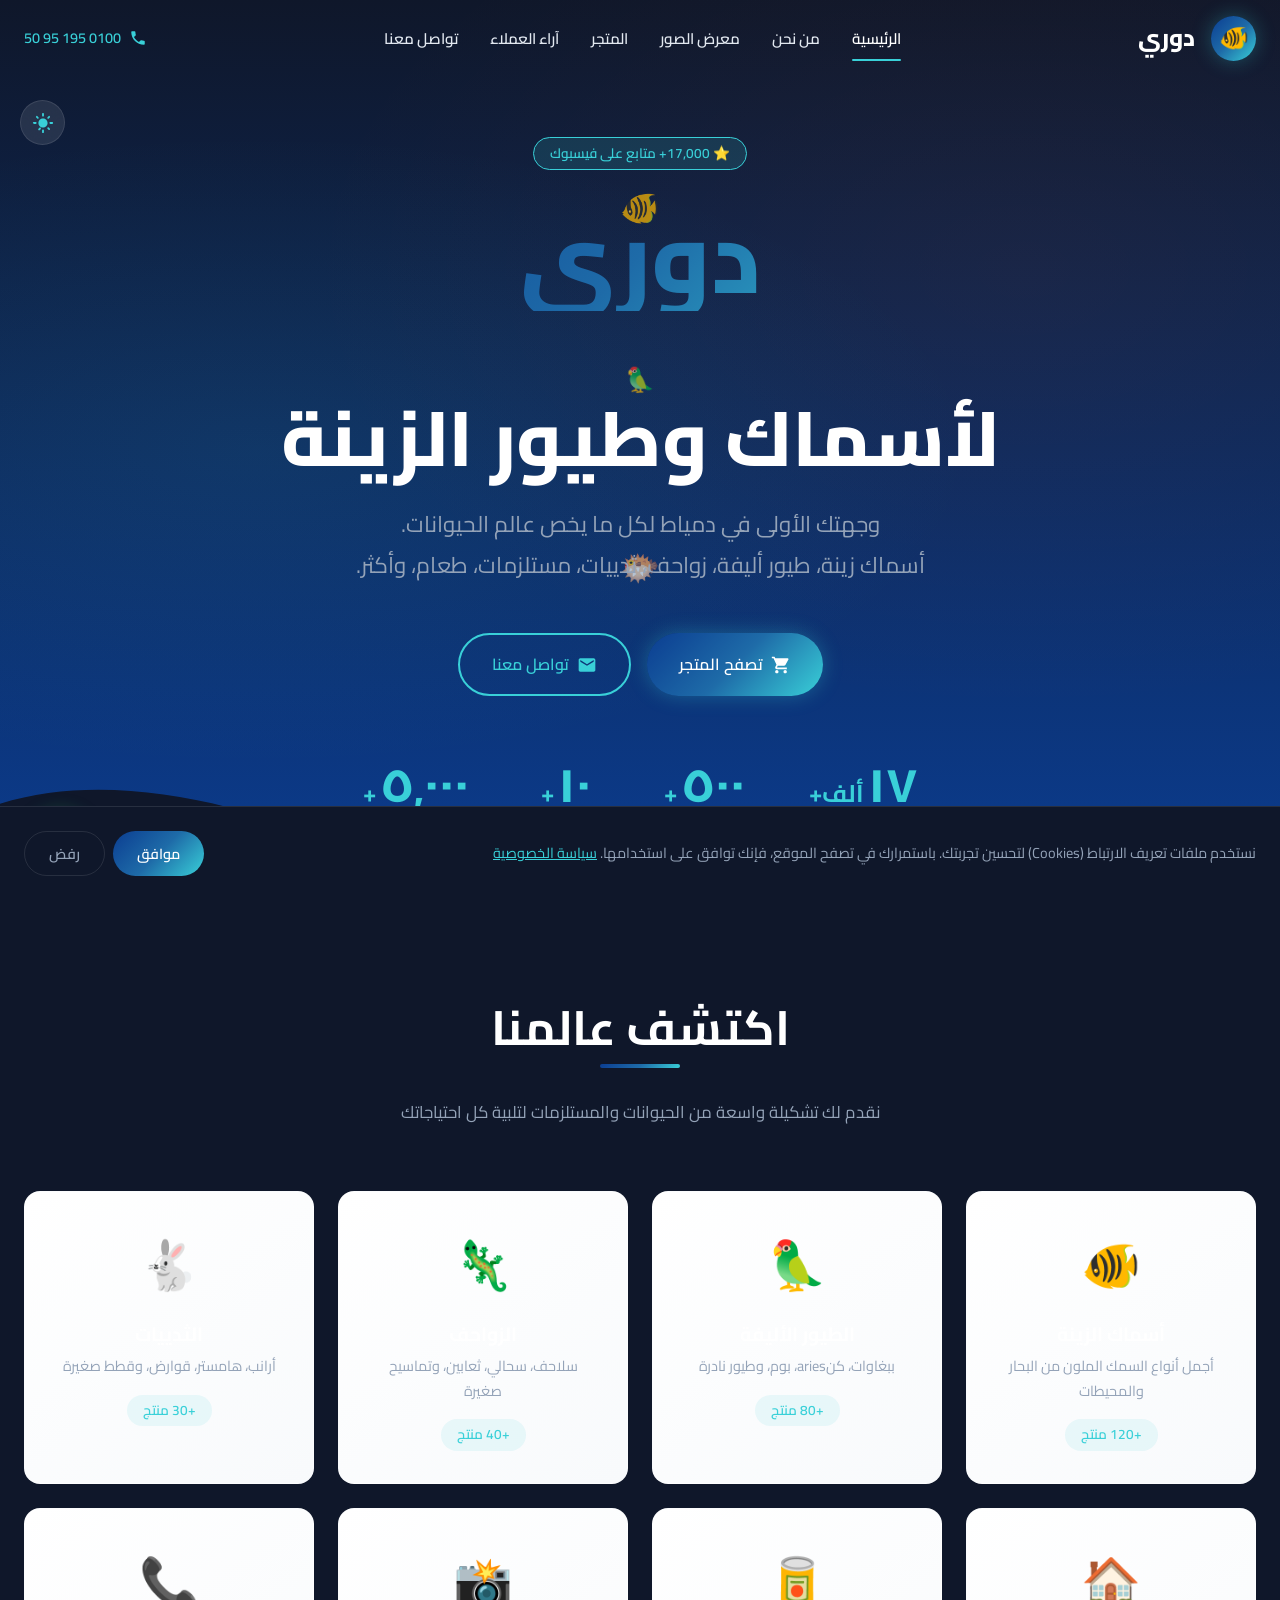
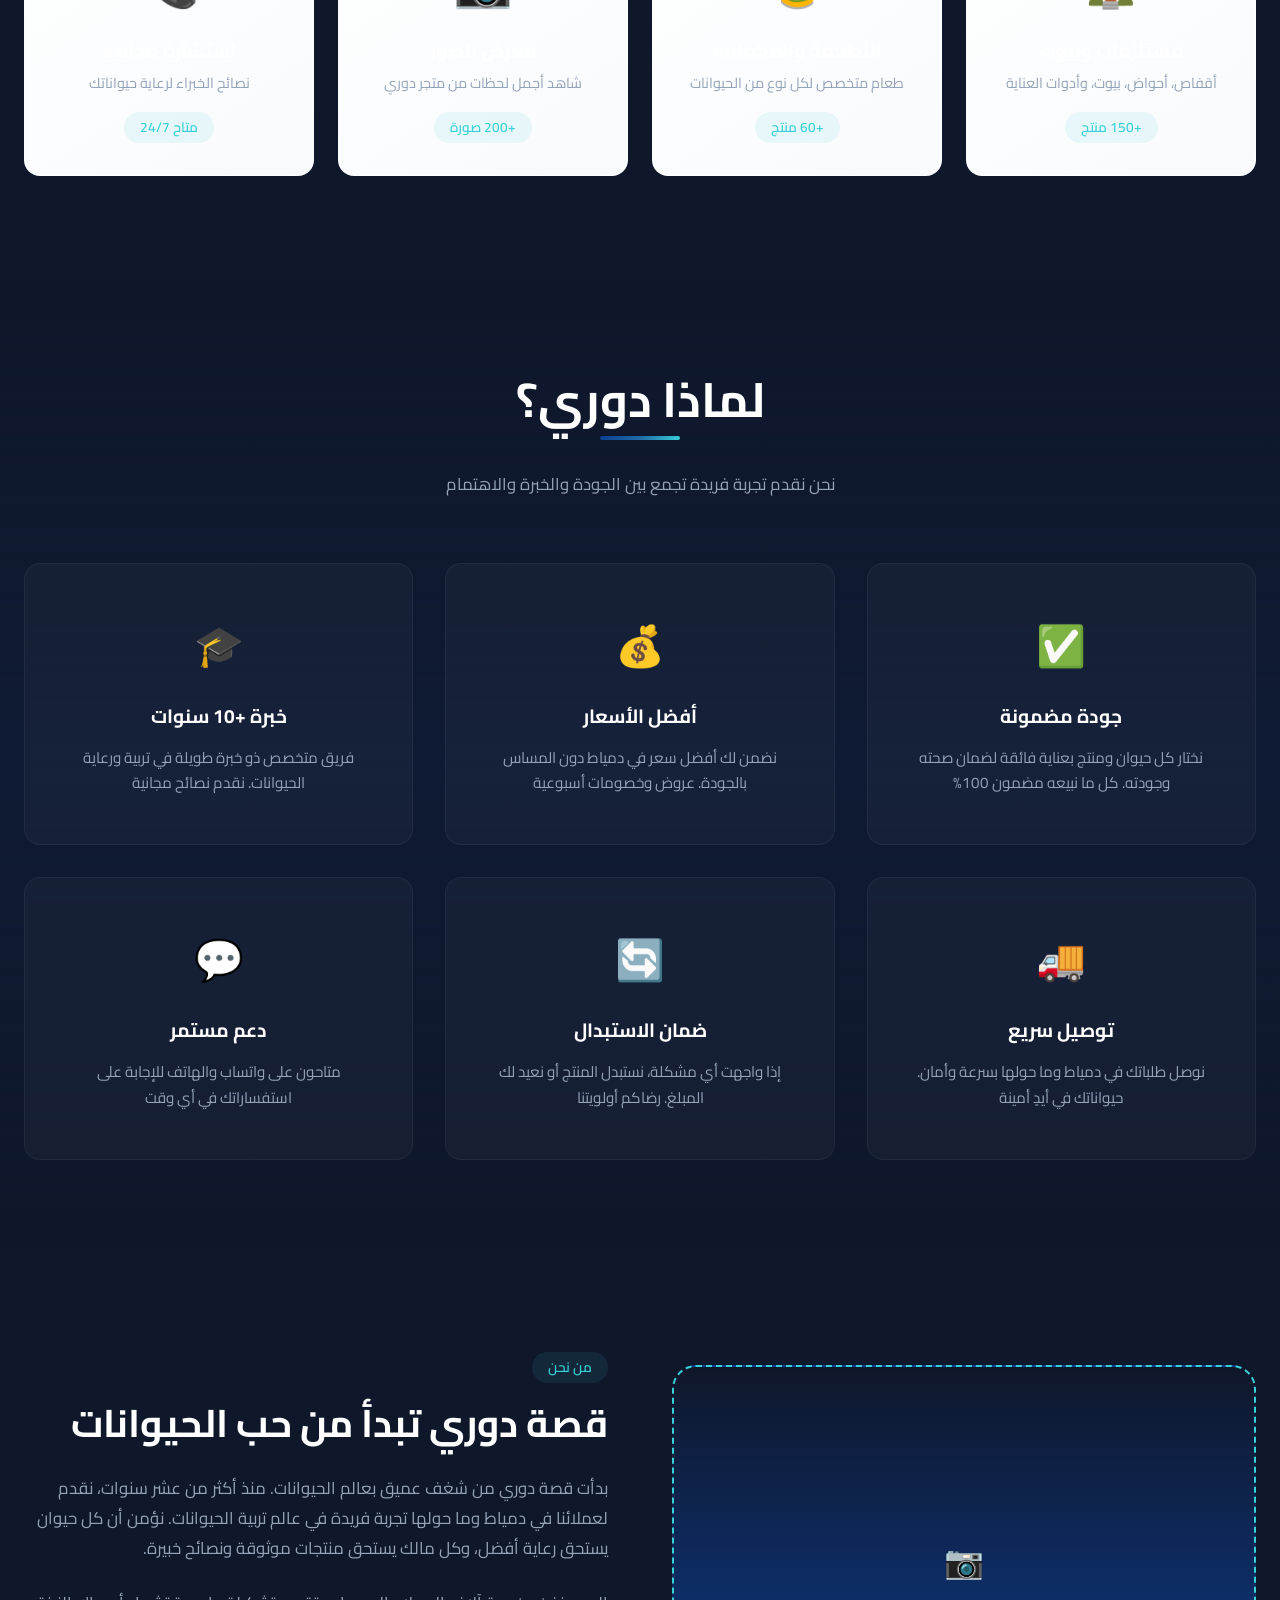
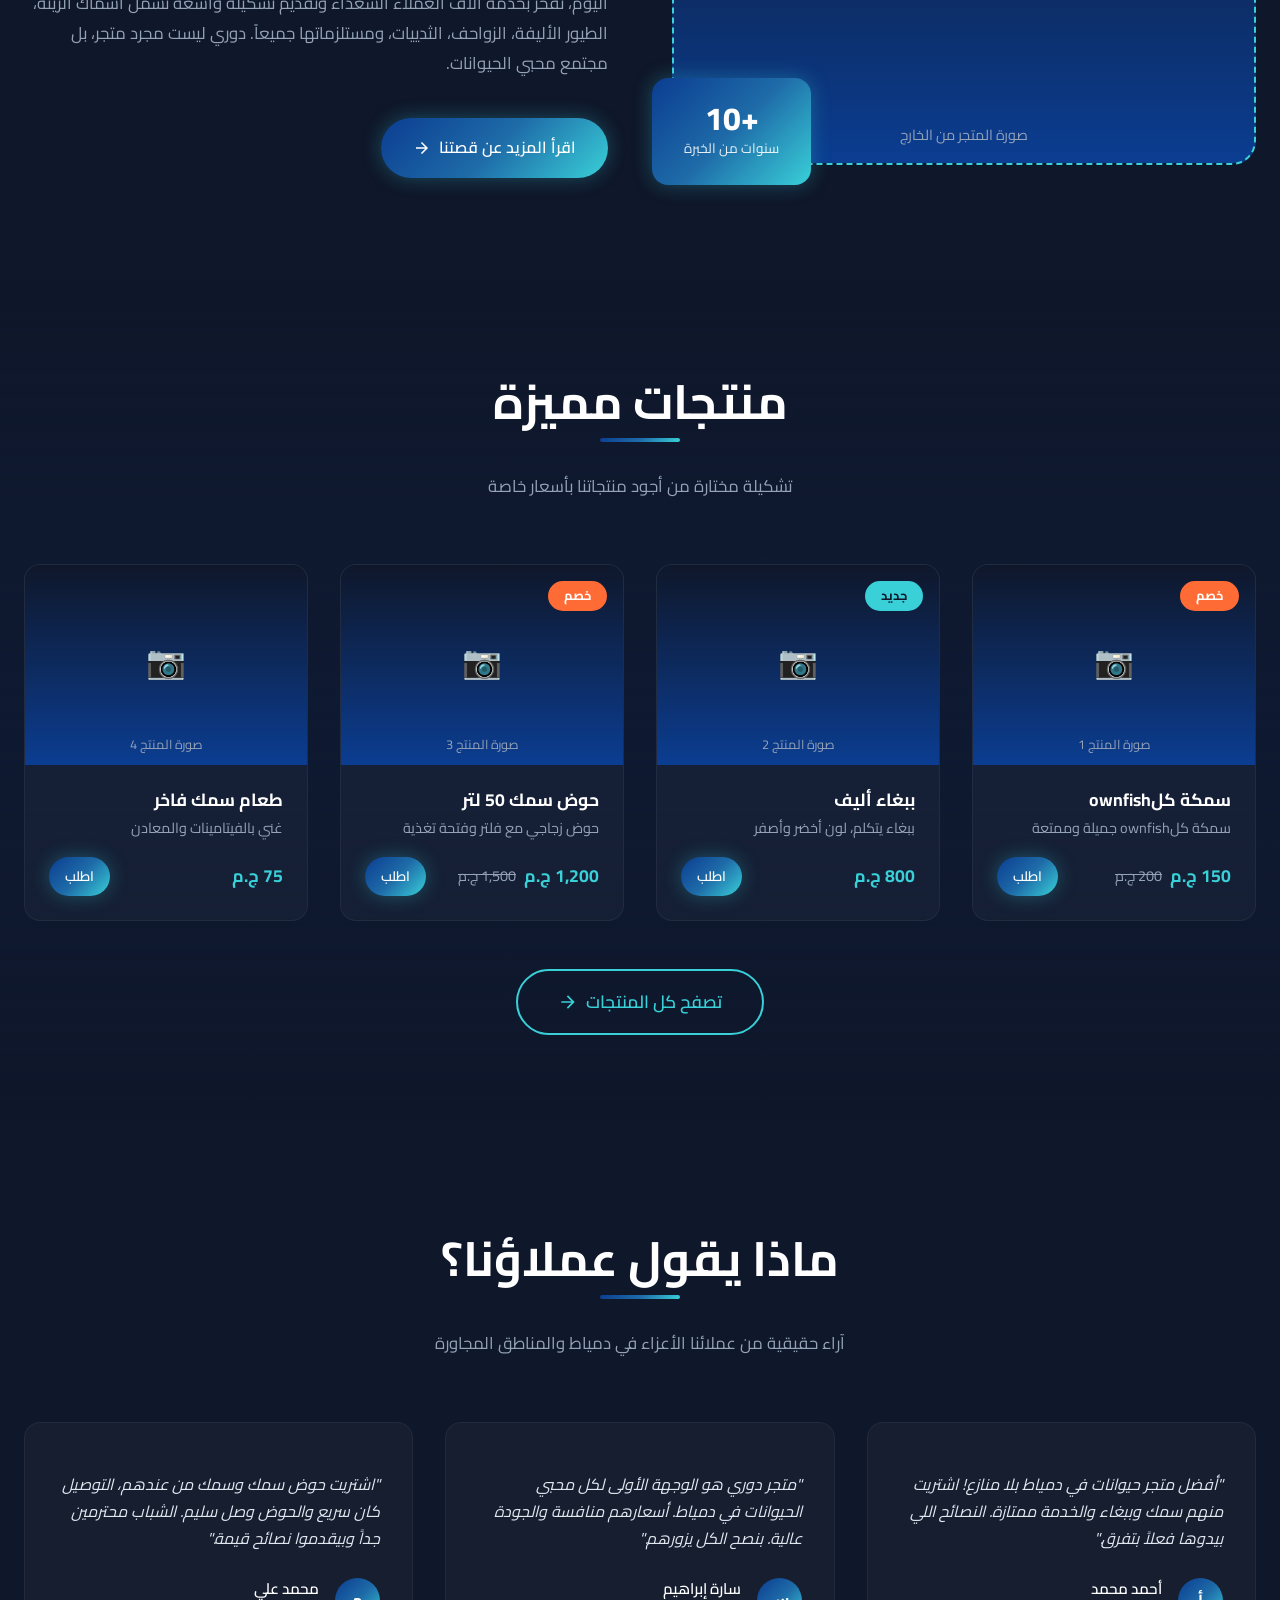
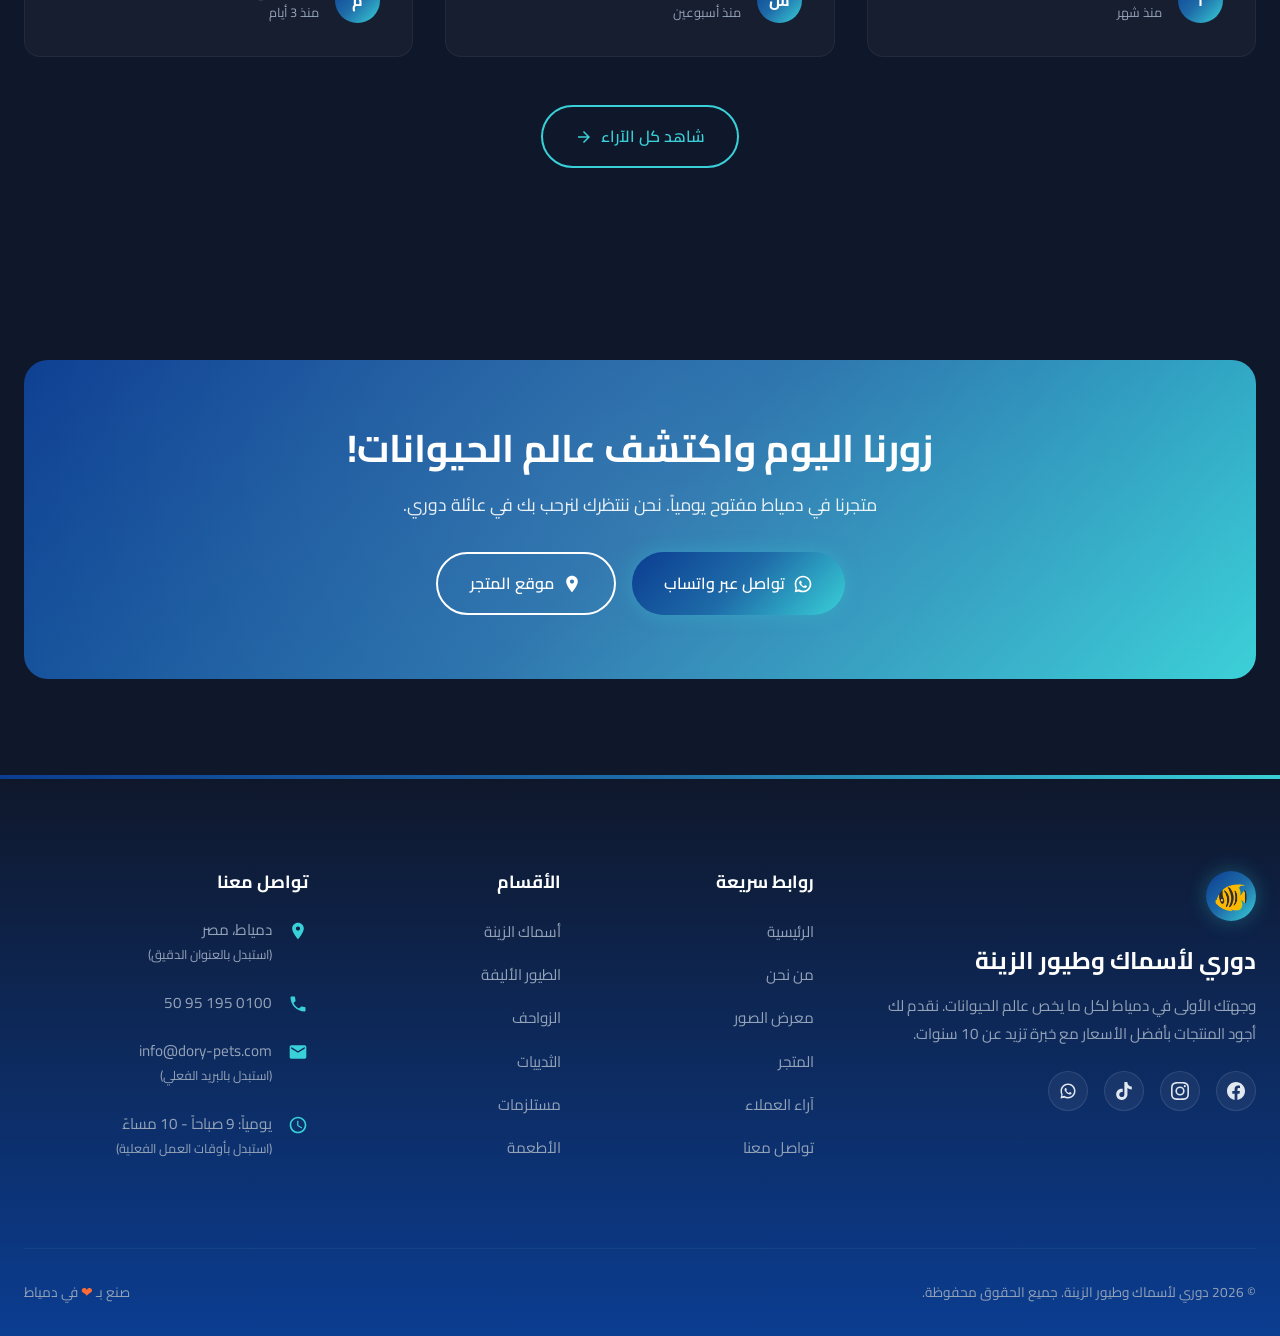
==== index.html @ 13c96e22 "Launch" ====
<!DOCTYPE html>
<html lang="ar" dir="rtl">
<head>
  <meta charset="UTF-8">
  <meta name="viewport" content="width=device-width, initial-scale=1.0">
  <title>دوري لأسماك وطيور الزينة | متجر الحيوانات الأفضل في دمياط</title>
  <meta name="description" content="دوري - متجر متخصص في أسماك الزينة، الطيور، الزواحف، الثدييات، ومستلزمات الحيوانات في دمياط. أجود المنتجات بأفضل الأسعار.">
  
  <meta property="og:title" content="دوري لأسماك وطيور الزينة | متجر الحيوانات الأفضل في دمياط">
  <meta property="og:description" content="وجهتك الأولى في دمياط لكل ما يخص عالم الحيوانات. أسماك زينة، طيور، زواحف، ثدييات، ومستلزمات.">
  <meta property="og:url" content="https://dory-pets.com/">
  <meta property="og:type" content="website">
  <meta property="og:locale" content="ar_AR">
  <meta property="og:image" content="https://dory-pets.com/assets/images/og-image.jpg">
  <meta property="og:image:width" content="1200">
  <meta property="og:image:height" content="630">
  <meta name="twitter:card" content="summary_large_image">
  <meta name="twitter:title" content="دوري لأسماك وطيور الزينة | متجر الحيوانات الأفضل في دمياط">
  <meta name="twitter:description" content="وجهتك الأولى في دمياط لكل ما يخص عالم الحيوانات. أسماك زينة، طيور، زواحف، ثدييات، ومستلزمات.">
  <meta name="twitter:image" content="https://dory-pets.com/assets/images/og-image.jpg">
  <link rel="canonical" href="https://dory-pets.com/">
  <meta name="keywords" content="أسماك زينة, طيور, حيوانات, دمياط, دوري, متجر حيوانات, ببغاء, سمك, زواحف">
  
  <!-- Open Graph -->
  <meta property="og:title" content="دوري لأسماك وطيور الزينة">
  <meta property="og:description" content="أفضل متجر حيوانات في دمياط - أسماك، طيور، زواحف، ثدييات، ومستلزمات">
  <meta property="og:type" content="website">
  
  <!-- Fonts -->
  <link rel="preconnect" href="https://fonts.googleapis.com">
  <link rel="preconnect" href="https://fonts.gstatic.com" crossorigin>
  <link href="https://fonts.googleapis.com/css2?family=Cairo:wght@400;600;700;800&family=Inter:wght@400;500;600;700&display=swap" rel="stylesheet">
  
  <!-- Styles -->
  <link rel="stylesheet" href="css/base.css">
  <link rel="stylesheet" href="css/layout.css">
  <link rel="stylesheet" href="css/animations.css">
  <link rel="stylesheet" href="css/extras.css">
  <link rel="stylesheet" href="css/pages/home.css">
  
  <!-- Favicon placeholder -->
  <link rel="icon" type="image/svg+xml" href="data:image/svg+xml,<svg xmlns='http://www.w3.org/2000/svg' viewBox='0 0 100 100'><text y='.9em' font-size='90'>🐠</text></svg>">

  <script type="application/ld+json">
  {
    "@context": "https://schema.org",
    "@type": "PetStore",
    "name": "دوري لأسماك وطيور الزينة",
    "description": "متجر متخصص في أسماك الزينة، الطيور، الزواحف، الثدييات، ومستلزمات الحيوانات في دمياط",
    "url": "https://dory-pets.com",
    "telephone": "+201001959950",
    "address": {
      "@type": "PostalAddress",
      "addressLocality": "دمياط",
      "addressCountry": "EG"
    },
    "geo": {
      "@type": "GeoCoordinates",
      "latitude": "31.4175",
      "longitude": "31.8144"
    },
    "openingHours": "Mo-Su 09:00-22:00",
    "priceRange": "$$",
    "image": "https://dory-pets.com/assets/images/store.jpg",
    "sameAs": [
      "https://www.facebook.com/dory.pets",
      "https://www.instagram.com/dory.pets",
      "https://www.tiktok.com/@dory.pets"
    ]
  }
  </script>
</head>
<body>

  <!-- Floating Particles Background -->
  <div class="particles-container"></div>

  <!-- ==================== NAVIGATION ==================== -->
  <nav class="navbar">
    <div class="container">
      <a href="index.html" class="nav-logo">
        <div class="logo-icon">🐠</div>
        <span>دوري</span>
      </a>
      
      <ul class="nav-links">
        <li><a href="index.html" class="active">الرئيسية</a></li>
        <li><a href="about.html">من نحن</a></li>
        <li><a href="gallery.html">معرض الصور</a></li>
        <li><a href="marketplace.html">المتجر</a></li>
        <li><a href="reviews.html">آراء العملاء</a></li>
        <li><a href="contact.html">تواصل معنا</a></li>
      </ul>
      
      <div class="nav-cta">
        <a href="tel:01001959950" class="phone-btn">
          <svg viewBox="0 0 24 24" fill="currentColor"><path d="M6.62 10.79c1.44 2.83 3.76 5.14 6.59 6.59l2.2-2.2c.27-.27.67-.36 1.02-.24 1.12.37 2.33.57 3.57.57.55 0 1 .45 1 1V20c0 .55-.45 1-1 1-9.39 0-17-7.61-17-17 0-.55.45-1 1-1h3.5c.55 0 1 .45 1 1 0 1.25.2 2.45.57 3.57.11.35.03.74-.25 1.02l-2.2 2.2z"/></svg>
          <span>0100 195 95 50</span>
        </a>
      </div>
      
      <button class="menu-toggle" aria-label="Toggle menu">
        <span></span>
        <span></span>
        <span></span>
      </button>
    </div>
  </nav>

  <!-- ==================== HERO SECTION ==================== -->
  <section class="hero">
    <div class="bubbles-container">
      <div class="bubble"></div><div class="bubble"></div><div class="bubble"></div>
      <div class="bubble"></div><div class="bubble"></div><div class="bubble"></div>
      <div class="bubble"></div><div class="bubble"></div><div class="bubble"></div>
      <div class="bubble"></div>
    </div>
    
    <div class="swimming-fish fish-1">🐠</div>
    <div class="swimming-fish fish-2">🐡</div>
    <div class="swimming-fish fish-3">🦜</div>
    
    <div class="container">
      <div class="hero-content">
        <div class="hero-badge reveal">
          <span class="badge badge-cyan">⭐ 17,000+ متابع على فيسبوك</span>
        </div>
        
        <h1 class="hero-title reveal reveal-delay-1">
          <span class="gradient-text">دوري</span>
          <br>لأسماك وطيور الزينة
        </h1>
        
        <p class="hero-subtitle reveal reveal-delay-2">
          وجهتك الأولى في دمياط لكل ما يخص عالم الحيوانات.<br>
          أسماك زينة، طيور أليفة، زواحف، ثدييات، مستلزمات، طعام، وأكثر.
        </p>
        
        <div class="hero-buttons reveal reveal-delay-3">
          <a href="marketplace.html" class="btn btn-primary">
            <svg width="20" height="20" fill="currentColor" viewBox="0 0 24 24"><path d="M7 18c-1.1 0-1.99.9-1.99 2S5.9 22 7 22s2-.9 2-2-.9-2-2-2zM1 2v2h2l3.6 7.59-1.35 2.45c-.16.28-.25.61-.25.96 0 1.1.9 2 2 2h12v-2H7.42c-.14 0-.25-.11-.25-.25l.03-.12.9-1.63h7.45c.75 0 1.41-.41 1.75-1.03l3.58-6.49c.08-.14.12-.31.12-.48 0-.55-.45-1-1-1H5.21l-.94-2H1zm16 16c-1.1 0-1.99.9-1.99 2s.89 2 1.99 2 2-.9 2-2-.9-2-2-2z"/></svg>
            تصفح المتجر
          </a>
          <a href="contact.html" class="btn btn-secondary">
            <svg width="20" height="20" fill="currentColor" viewBox="0 0 24 24"><path d="M20 4H4c-1.1 0-1.99.9-1.99 2L2 18c0 1.1.9 2 2 2h16c1.1 0 2-.9 2-2V6c0-1.1-.9-2-2-2zm0 4l-8 5-8-5V6l8 5 8-5v2z"/></svg>
            تواصل معنا
          </a>
        </div>
        
        <div class="hero-stats reveal reveal-delay-4">
          <div class="stat-item">
            <span class="stat-number" data-count="17">0</span>
            <span class="stat-suffix">ألف+</span>
            <span class="stat-label">متابع</span>
          </div>
          <div class="stat-item">
            <span class="stat-number" data-count="500">0</span>
            <span class="stat-suffix">+</span>
            <span class="stat-label">منتج</span>
          </div>
          <div class="stat-item">
            <span class="stat-number" data-count="10">0</span>
            <span class="stat-suffix">+</span>
            <span class="stat-label">سنوات خبرة</span>
          </div>
          <div class="stat-item">
            <span class="stat-number" data-count="5000">0</span>
            <span class="stat-suffix">+</span>
            <span class="stat-label">عميل سعيد</span>
          </div>
        </div>
      </div>
    </div>
    
    <div class="wave-divider">
      <svg viewBox="0 0 1200 120" preserveAspectRatio="none">
        <path d="M321.39,56.44c58-10.79,114.16-30.13,172-41.86,82.39-16.72,168.19-17.73,250.45-.39C823.78,31,906.67,72,985.66,92.83c70.05,18.48,146.53,26.09,214.34,3V0H0V27.35A600.21,600.21,0,0,0,321.39,56.44Z" class="shape-fill"></path>
      </svg>
    </div>
  </section>

  <!-- ==================== CATEGORIES SECTION ==================== -->
  <section class="section categories-section">
    <div class="container">
      <div class="section-title reveal">
        <h2>اكتشف عالمنا</h2>
        <p>نقدم لك تشكيلة واسعة من الحيوانات والمستلزمات لتلبية كل احتياجاتك</p>
      </div>
      
      <div class="categories-grid grid grid-4">
        <a href="marketplace.html?cat=fish" class="category-card reveal reveal-delay-1">
          <div class="category-icon">🐠</div>
          <h3>أسماك الزينة</h3>
          <p>أجمل أنواع السمك الملون من البحار والمحيطات</p>
          <span class="category-count">+120 منتج</span>
        </a>
        
        <a href="marketplace.html?cat=birds" class="category-card reveal reveal-delay-2">
          <div class="category-icon">🦜</div>
          <h3>الطيور الأليفة</h3>
          <p>ببغاوات، كنaries، بوم، وطيور نادرة</p>
          <span class="category-count">+80 منتج</span>
        </a>
        
        <a href="marketplace.html?cat=reptiles" class="category-card reveal reveal-delay-3">
          <div class="category-icon">🦎</div>
          <h3>الزواحف</h3>
          <p>سلاحف، سحالي، ثعابين، وتماسيح صغيرة</p>
          <span class="category-count">+40 منتج</span>
        </a>
        
        <a href="marketplace.html?cat=mammals" class="category-card reveal reveal-delay-4">
          <div class="category-icon">🐇</div>
          <h3>الثدييات</h3>
          <p>أرانب، هامستر، قوارض، وقطط صغيرة</p>
          <span class="category-count">+30 منتج</span>
        </a>
        
        <a href="marketplace.html?cat=accessories" class="category-card reveal reveal-delay-1">
          <div class="category-icon">🏠</div>
          <h3>مستلزمات وبيوت</h3>
          <p>أقفاص، أحواض، بيوت، وأدوات العناية</p>
          <span class="category-count">+150 منتج</span>
        </a>
        
        <a href="marketplace.html?cat=food" class="category-card reveal reveal-delay-2">
          <div class="category-icon">🥫</div>
          <h3>الأطعمة والمكملات</h3>
          <p>طعام متخصص لكل نوع من الحيوانات</p>
          <span class="category-count">+60 منتج</span>
        </a>
        
        <a href="gallery.html" class="category-card reveal reveal-delay-3">
          <div class="category-icon">📸</div>
          <h3>معرض الصور</h3>
          <p>شاهد أجمل لحظات من متجر دوري</p>
          <span class="category-count">+200 صورة</span>
        </a>
        
        <a href="contact.html" class="category-card reveal reveal-delay-4">
          <div class="category-icon">📞</div>
          <h3>استشارة مجانية</h3>
          <p>نصائح الخبراء لرعاية حيواناتك</p>
          <span class="category-count">متاح 24/7</span>
        </a>
      </div>
    </div>
  </section>

  <!-- ==================== FEATURES SECTION ==================== -->
  <section class="section features-section">
    <div class="container">
      <div class="section-title reveal">
        <h2>لماذا دوري؟</h2>
        <p>نحن نقدم تجربة فريدة تجمع بين الجودة والخبرة والاهتمام</p>
      </div>
      
      <div class="features-grid grid grid-3">
        <div class="feature-card reveal reveal-delay-1">
          <div class="feature-icon">✅</div>
          <h3>جودة مضمونة</h3>
          <p>نختار كل حيوان ومنتج بعناية فائقة لضمان صحته وجودته. كل ما نبيعه مضمون 100%</p>
        </div>
        
        <div class="feature-card reveal reveal-delay-2">
          <div class="feature-icon">💰</div>
          <h3>أفضل الأسعار</h3>
          <p>نضمن لك أفضل سعر في دمياط دون المساس بالجودة. عروض وخصومات أسبوعية</p>
        </div>
        
        <div class="feature-card reveal reveal-delay-3">
          <div class="feature-icon">🎓</div>
          <h3>خبرة +10 سنوات</h3>
          <p>فريق متخصص ذو خبرة طويلة في تربية ورعاية الحيوانات. نقدم نصائح مجانية</p>
        </div>
        
        <div class="feature-card reveal reveal-delay-1">
          <div class="feature-icon">🚚</div>
          <h3>توصيل سريع</h3>
          <p>نوصل طلباتك في دمياط وما حولها بسرعة وأمان. حيواناتك في أيدٍ أمينة</p>
        </div>
        
        <div class="feature-card reveal reveal-delay-2">
          <div class="feature-icon">🔄</div>
          <h3>ضمان الاستبدال</h3>
          <p>إذا واجهت أي مشكلة، نستبدل المنتج أو نعيد لك المبلغ. رضاكم أولويتنا</p>
        </div>
        
        <div class="feature-card reveal reveal-delay-3">
          <div class="feature-icon">💬</div>
          <h3>دعم مستمر</h3>
          <p>متاحون على واتساب والهاتف للإجابة على استفساراتك في أي وقت</p>
        </div>
      </div>
    </div>
  </section>

  <!-- ==================== ABOUT PREVIEW ==================== -->
  <section class="section about-preview">
    <div class="container">
      <div class="about-grid grid grid-2">
        <div class="about-image reveal reveal-left">
          <div class="placeholder-img" style="min-height: 400px; border-radius: 24px;">
            <span style="position:absolute;bottom:15px;font-size:0.9rem;color:var(--mid-gray);">
              صورة المتجر من الخارج
            </span>
          </div>
          <div class="about-float-card">
            <span class="float-number">+10</span>
            <span class="float-text">سنوات من الخبرة</span>
          </div>
        </div>
        
        <div class="about-content reveal reveal-right">
          <span class="section-label">من نحن</span>
          <h2>قصة دوري تبدأ من حب الحيوانات</h2>
          <p>
            بدأت قصة دوري من شغف عميق بعالم الحيوانات. منذ أكثر من عشر سنوات، نقدم لعملائنا في دمياط 
            وما حولها تجربة فريدة في عالم تربية الحيوانات. نؤمن أن كل حيوان يستحق رعاية أفضل، 
            وكل مالك يستحق منتجات موثوقة ونصائح خبيرة.
          </p>
          <p>
            اليوم، نفخر بخدمة آلاف العملاء السعداء وتقديم تشكيلة واسعة تشمل أسماك الزينة، 
            الطيور الأليفة، الزواحف، الثدييات، ومستلزماتها جميعاً. دوري ليست مجرد متجر، 
            بل مجتمع محبي الحيوانات.
          </p>
          <a href="about.html" class="btn btn-primary">
            اقرأ المزيد عن قصتنا
            <svg width="18" height="18" fill="currentColor" viewBox="0 0 24 24"><path d="M12 4l-1.41 1.41L16.17 11H4v2h12.17l-5.58 5.59L12 20l8-8z"/></svg>
          </a>
        </div>
      </div>
    </div>
  </section>

  <!-- ==================== FEATURED PRODUCTS ==================== -->
  <section class="section products-preview">
    <div class="container">
      <div class="section-title reveal">
        <h2>منتجات مميزة</h2>
        <p>تشكيلة مختارة من أجود منتجاتنا بأسعار خاصة</p>
      </div>
      
      <div class="products-grid grid grid-4">
        <div class="product-card reveal reveal-delay-1">
          <div class="product-image">
            <div class="placeholder-img" style="min-height: 200px;">
              <span style="position:absolute;bottom:10px;font-size:0.8rem;color:var(--mid-gray);">صورة المنتج 1</span>
            </div>
            <span class="product-badge badge-sale">خصم</span>
          </div>
          <div class="product-info">
            <h3>سمكة كلownfish</h3>
            <p>سمكة كلownfish جميلة وممتعة</p>
            <div class="product-price-row">
              <div class="product-price">
                <span class="current">150 ج.م</span>
                <span class="old">200 ج.م</span>
              </div>
              <a href="https://wa.me/201001959950?text=أريد%20طلب%20سمكة%20كلownfish" class="btn btn-primary product-btn" target="_blank">اطلب</a>
            </div>
          </div>
        </div>
        
        <div class="product-card reveal reveal-delay-2">
          <div class="product-image">
            <div class="placeholder-img" style="min-height: 200px;">
              <span style="position:absolute;bottom:10px;font-size:0.8rem;color:var(--mid-gray);">صورة المنتج 2</span>
            </div>
            <span class="product-badge badge-new">جديد</span>
          </div>
          <div class="product-info">
            <h3>ببغاء أليف</h3>
            <p>ببغاء يتكلم، لون أخضر وأصفر</p>
            <div class="product-price-row">
              <div class="product-price">
                <span class="current">800 ج.م</span>
              </div>
              <a href="https://wa.me/201001959950?text=أريد%20طلب%20ببغاء%20أليف" class="btn btn-primary product-btn" target="_blank">اطلب</a>
            </div>
          </div>
        </div>
        
        <div class="product-card reveal reveal-delay-3">
          <div class="product-image">
            <div class="placeholder-img" style="min-height: 200px;">
              <span style="position:absolute;bottom:10px;font-size:0.8rem;color:var(--mid-gray);">صورة المنتج 3</span>
            </div>
            <span class="product-badge badge-sale">خصم</span>
          </div>
          <div class="product-info">
            <h3>حوض سمك 50 لتر</h3>
            <p>حوض زجاجي مع فلتر وفتحة تغذية</p>
            <div class="product-price-row">
              <div class="product-price">
                <span class="current">1,200 ج.م</span>
                <span class="old">1,500 ج.م</span>
              </div>
              <a href="https://wa.me/201001959950?text=أريد%20طلب%20حوض%20سمك%2050%20لتر" class="btn btn-primary product-btn" target="_blank">اطلب</a>
            </div>
          </div>
        </div>
        
        <div class="product-card reveal reveal-delay-4">
          <div class="product-image">
            <div class="placeholder-img" style="min-height: 200px;">
              <span style="position:absolute;bottom:10px;font-size:0.8rem;color:var(--mid-gray);">صورة المنتج 4</span>
            </div>
          </div>
          <div class="product-info">
            <h3>طعام سمك فاخر</h3>
            <p>غني بالفيتامينات والمعادن</p>
            <div class="product-price-row">
              <div class="product-price">
                <span class="current">75 ج.م</span>
              </div>
              <a href="https://wa.me/201001959950?text=أريد%20طلب%20طعام%20سمك%20فاخر" class="btn btn-primary product-btn" target="_blank">اطلب</a>
            </div>
          </div>
        </div>
      </div>
      
      <div class="text-center reveal" style="margin-top: 3rem;">
        <a href="marketplace.html" class="btn btn-secondary" style="font-size: 1.1rem; padding: 1rem 2.5rem;">
          تصفح كل المنتجات
          <svg width="20" height="20" fill="currentColor" viewBox="0 0 24 24"><path d="M12 4l-1.41 1.41L16.17 11H4v2h12.17l-5.58 5.59L12 20l8-8z"/></svg>
        </a>
      </div>
    </div>
  </section>

  <!-- ==================== REVIEWS PREVIEW ==================== -->
  <section class="section reviews-preview">
    <div class="container">
      <div class="section-title reveal">
        <h2>ماذا يقول عملاؤنا؟</h2>
        <p>آراء حقيقية من عملائنا الأعزاء في دمياط والمناطق المجاورة</p>
      </div>
      
      <div class="reviews-grid grid grid-3">
        <div class="review-card reveal reveal-delay-1">
          <div class="review-stars" data-rating="5"></div>
          <p class="review-text">"أفضل متجر حيوانات في دمياط بلا منازع! اشتريت منهم سمك وببغاء والخدمة ممتازة. النصائح اللي بيدوها فعلاً بتفرق."</p>
          <div class="review-author">
            <div class="author-avatar">أ</div>
            <div class="author-info">
              <span class="author-name">أحمد محمد</span>
              <span class="author-date">منذ شهر</span>
            </div>
          </div>
        </div>
        
        <div class="review-card reveal reveal-delay-2">
          <div class="review-stars" data-rating="5"></div>
          <p class="review-text">"متجر دوري هو الوجهة الأولى لكل محبي الحيوانات في دمياط. أسعارهم منافسة والجودة عالية. بنصح الكل يزورهم."</p>
          <div class="review-author">
            <div class="author-avatar">س</div>
            <div class="author-info">
              <span class="author-name">سارة إبراهيم</span>
              <span class="author-date">منذ أسبوعين</span>
            </div>
          </div>
        </div>
        
        <div class="review-card reveal reveal-delay-3">
          <div class="review-stars" data-rating="4.5"></div>
          <p class="review-text">"اشتريت حوض سمك وسمك من عندهم، التوصيل كان سريع والحوض وصل سليم. الشباب محترمين جداً وبيقدموا نصائح قيمة."</p>
          <div class="review-author">
            <div class="author-avatar">م</div>
            <div class="author-info">
              <span class="author-name">محمد علي</span>
              <span class="author-date">منذ 3 أيام</span>
            </div>
          </div>
        </div>
      </div>
      
      <div class="text-center reveal" style="margin-top: 3rem;">
        <a href="reviews.html" class="btn btn-secondary">
          شاهد كل الآراء
          <svg width="18" height="18" fill="currentColor" viewBox="0 0 24 24"><path d="M12 4l-1.41 1.41L16.17 11H4v2h12.17l-5.58 5.59L12 20l8-8z"/></svg>
        </a>
      </div>
    </div>
  </section>

  <!-- ==================== CTA SECTION ==================== -->
  <section class="section cta-section">
    <div class="container">
      <div class="cta-box reveal">
        <div class="cta-content">
          <h2>زورنا اليوم واكتشف عالم الحيوانات!</h2>
          <p>متجرنا في دمياط مفتوح يومياً. نحن ننتظرك لنرحب بك في عائلة دوري.</p>
          <div class="cta-buttons">
            <a href="https://wa.me/201001959950" class="btn btn-primary" target="_blank">
              <svg width="20" height="20" fill="currentColor" viewBox="0 0 24 24"><path d="M12 2C6.48 2 2 6.48 2 12c0 1.82.38 3.55 1.07 5.11L2 22l4.89-1.07A9.96 9.96 0 0012 22c5.52 0 10-4.48 10-10S17.52 2 12 2zm0 18c-1.66 0-3.22-.51-4.52-1.38l-.32-.21-2.9.64.64-2.83-.21-.32A7.96 7.96 0 014 12c0-4.41 3.59-8 8-8s8 3.59 8 8-3.59 8-8 8zm4.24-5.76c-.23-.12-1.36-.67-1.57-.75-.21-.08-.36-.12-.51.12-.15.23-.59.75-.72.9-.13.15-.27.17-.5.06-.23-.12-.97-.36-1.85-1.14-.68-.61-1.14-1.36-1.27-1.59-.13-.23-.01-.36.1-.48.1-.1.23-.27.34-.4.11-.14.15-.23.23-.38.08-.15.04-.29-.02-.4-.06-.12-.51-1.23-.7-1.68-.18-.44-.37-.38-.51-.39-.13 0-.29-.02-.44-.02-.15 0-.4.06-.61.29-.21.23-.8.78-.8 1.9s.82 2.2.93 2.35c.12.15 1.61 2.46 3.9 3.45.55.24.97.38 1.3.49.55.17 1.05.15 1.45.09.44-.06 1.36-.56 1.55-1.09.19-.54.19-1 .13-1.09-.05-.1-.19-.15-.4-.27z"/></svg>
              تواصل عبر واتساب
            </a>
            <a href="contact.html" class="btn btn-secondary">
              <svg width="20" height="20" fill="currentColor" viewBox="0 0 24 24"><path d="M12 2C8.13 2 5 5.13 5 9c0 5.25 7 13 7 13s7-7.75 7-13c0-3.87-3.13-7-7-7zm0 9.5c-1.38 0-2.5-1.12-2.5-2.5s1.12-2.5 2.5-2.5 2.5 1.12 2.5 2.5-1.12 2.5-2.5 2.5z"/></svg>
              موقع المتجر
            </a>
          </div>
        </div>
      </div>
    </div>
  </section>

  <!-- ==================== FOOTER ==================== -->
  <footer class="footer">
    <div class="container">
      <div class="footer-grid">
        <div class="footer-brand">
          <div class="logo-icon">🐠</div>
          <h3>دوري لأسماك وطيور الزينة</h3>
          <p>وجهتك الأولى في دمياط لكل ما يخص عالم الحيوانات. نقدم لك أجود المنتجات بأفضل الأسعار مع خبرة تزيد عن 10 سنوات.</p>
          <div class="footer-social">
            <a href="#" aria-label="Facebook" title="Facebook (استبدل الرابط)">
              <svg viewBox="0 0 24 24"><path d="M24 12.073c0-6.627-5.373-12-12-12s-12 5.373-12 12c0 5.99 4.388 10.954 10.125 11.854v-8.385H7.078v-3.47h3.047V9.43c0-3.007 1.792-4.669 4.533-4.669 1.312 0 2.686.235 2.686.235v2.953H15.83c-1.491 0-1.956.925-1.956 1.874v2.25h3.328l-.532 3.47h-2.796v8.385C19.612 23.027 24 18.062 24 12.073z"/></svg>
            </a>
            <a href="#" aria-label="Instagram" title="Instagram (استبدل الرابط)">
              <svg viewBox="0 0 24 24"><path d="M12 2.163c3.204 0 3.584.012 4.85.07 3.252.148 4.771 1.691 4.919 4.919.058 1.265.069 1.645.069 4.849 0 3.205-.012 3.584-.069 4.849-.149 3.225-1.664 4.771-4.919 4.919-1.266.058-1.644.07-4.85.07-3.204 0-3.584-.012-4.849-.07-3.26-.149-4.771-1.699-4.919-4.92-.058-1.265-.07-1.644-.07-4.849 0-3.204.013-3.583.07-4.849.149-3.227 1.664-4.771 4.919-4.919 1.266-.057 1.645-.069 4.849-.069zM12 0C8.741 0 8.333.014 7.053.072 2.695.272.273 2.69.073 7.052.014 8.333 0 8.741 0 12c0 3.259.014 3.668.072 4.948.2 4.358 2.618 6.78 6.98 6.98C8.333 23.986 8.741 24 12 24c3.259 0 3.668-.014 4.948-.072 4.354-.2 6.782-2.618 6.979-6.98.059-1.28.073-1.689.073-4.948 0-3.259-.014-3.667-.072-4.947-.196-4.354-2.617-6.78-6.979-6.98C15.668.014 15.259 0 12 0zm0 5.838a6.162 6.162 0 100 12.324 6.162 6.162 0 000-12.324zM12 16a4 4 0 110-8 4 4 0 010 8zm6.406-11.845a1.44 1.44 0 100 2.881 1.44 1.44 0 000-2.881z"/></svg>
            </a>
            <a href="#" aria-label="TikTok" title="TikTok (استبدل الرابط)">
              <svg viewBox="0 0 24 24"><path d="M12.525.02c1.31-.02 2.61-.01 3.91-.02.08 1.53.63 3.09 1.75 4.17 1.12 1.11 2.7 1.62 4.24 1.79v4.03c-1.44-.05-2.89-.35-4.2-.97-.57-.26-1.1-.59-1.62-.93-.01 2.92.01 5.84-.02 8.75-.08 1.4-.54 2.79-1.35 3.94-1.31 1.92-3.58 3.17-5.91 3.21-1.43.08-2.86-.31-4.08-1.03-2.02-1.19-3.44-3.37-3.65-5.71-.02-.5-.03-1-.01-1.49.18-1.9 1.12-3.72 2.58-4.96 1.66-1.44 3.98-2.13 6.15-1.72.02 1.48-.04 2.96-.04 4.44-.99-.32-2.15-.23-3.02.37-.63.41-1.11 1.04-1.36 1.75-.21.51-.15 1.07-.14 1.61.24 1.64 1.82 3.02 3.5 2.87 1.12-.01 2.19-.66 2.77-1.61.19-.33.4-.67.41-1.06.1-1.79.06-3.57.07-5.36.01-4.03-.01-8.05.02-12.07z"/></svg>
            </a>
            <a href="https://wa.me/201001959950" aria-label="WhatsApp" target="_blank">
              <svg viewBox="0 0 24 24"><path d="M12 2C6.48 2 2 6.48 2 12c0 1.82.38 3.55 1.07 5.11L2 22l4.89-1.07A9.96 9.96 0 0012 22c5.52 0 10-4.48 10-10S17.52 2 12 2zm0 18c-1.66 0-3.22-.51-4.52-1.38l-.32-.21-2.9.64.64-2.83-.21-.32A7.96 7.96 0 014 12c0-4.41 3.59-8 8-8s8 3.59 8 8-3.59 8-8 8zm4.24-5.76c-.23-.12-1.36-.67-1.57-.75-.21-.08-.36-.12-.51.12-.15.23-.59.75-.72.9-.13.15-.27.17-.5.06-.23-.12-.97-.36-1.85-1.14-.68-.61-1.14-1.36-1.27-1.59-.13-.23-.01-.36.1-.48.1-.1.23-.27.34-.4.11-.14.15-.23.23-.38.08-.15.04-.29-.02-.4-.06-.12-.51-1.23-.7-1.68-.18-.44-.37-.38-.51-.39-.13 0-.29-.02-.44-.02-.15 0-.4.06-.61.29-.21.23-.8.78-.8 1.9s.82 2.2.93 2.35c.12.15 1.61 2.46 3.9 3.45.55.24.97.38 1.3.49.55.17 1.05.15 1.45.09.44-.06 1.36-.56 1.55-1.09.19-.54.19-1 .13-1.09-.05-.1-.19-.15-.4-.27z"/></svg>
            </a>
          </div>
        </div>
        
        <div class="footer-links">
          <h4>روابط سريعة</h4>
          <ul>
            <li><a href="index.html">الرئيسية</a></li>
            <li><a href="about.html">من نحن</a></li>
            <li><a href="gallery.html">معرض الصور</a></li>
            <li><a href="marketplace.html">المتجر</a></li>
            <li><a href="reviews.html">آراء العملاء</a></li>
            <li><a href="contact.html">تواصل معنا</a></li>
          </ul>
        </div>
        
        <div class="footer-links">
          <h4>الأقسام</h4>
          <ul>
            <li><a href="marketplace.html?cat=fish">أسماك الزينة</a></li>
            <li><a href="marketplace.html?cat=birds">الطيور الأليفة</a></li>
            <li><a href="marketplace.html?cat=reptiles">الزواحف</a></li>
            <li><a href="marketplace.html?cat=mammals">الثدييات</a></li>
            <li><a href="marketplace.html?cat=accessories">مستلزمات</a></li>
            <li><a href="marketplace.html?cat=food">الأطعمة</a></li>
          </ul>
        </div>
        
        <div class="footer-contact">
          <h4>تواصل معنا</h4>
          <div class="footer-contact-item">
            <svg viewBox="0 0 24 24"><path d="M12 2C8.13 2 5 5.13 5 9c0 5.25 7 13 7 13s7-7.75 7-13c0-3.87-3.13-7-7-7zm0 9.5c-1.38 0-2.5-1.12-2.5-2.5s1.12-2.5 2.5-2.5 2.5 1.12 2.5 2.5-1.12 2.5-2.5 2.5z"/></svg>
            <span>دمياط، مصر<br><small>(استبدل بالعنوان الدقيق)</small></span>
          </div>
          <div class="footer-contact-item">
            <svg viewBox="0 0 24 24"><path d="M6.62 10.79c1.44 2.83 3.76 5.14 6.59 6.59l2.2-2.2c.27-.27.67-.36 1.02-.24 1.12.37 2.33.57 3.57.57.55 0 1 .45 1 1V20c0 .55-.45 1-1 1-9.39 0-17-7.61-17-17 0-.55.45-1 1-1h3.5c.55 0 1 .45 1 1 0 1.25.2 2.45.57 3.57.11.35.03.74-.25 1.02l-2.2 2.2z"/></svg>
            <span>0100 195 95 50</span>
          </div>
          <div class="footer-contact-item">
            <svg viewBox="0 0 24 24"><path d="M20 4H4c-1.1 0-1.99.9-1.99 2L2 18c0 1.1.9 2 2 2h16c1.1 0 2-.9 2-2V6c0-1.1-.9-2-2-2zm0 4l-8 5-8-5V6l8 5 8-5v2z"/></svg>
            <span>info@dory-pets.com<br><small>(استبدل بالبريد الفعلي)</small></span>
          </div>
          <div class="footer-contact-item">
            <svg viewBox="0 0 24 24"><path d="M11.99 2C6.47 2 2 6.48 2 12s4.47 10 9.99 10C17.52 22 22 17.52 22 12S17.52 2 11.99 2zM12 20c-4.42 0-8-3.58-8-8s3.58-8 8-8 8 3.58 8 8-3.58 8-8 8zm.5-13H11v6l5.25 3.15.75-1.23-4.5-2.67z"/></svg>
            <span>يومياً: 9 صباحاً - 10 مساءً<br><small>(استبدل بأوقات العمل الفعلية)</small></span>
          </div>
        </div>
      </div>
      
      <div class="footer-bottom">
        <p>© <span class="current-year"></span> دوري لأسماك وطيور الزينة. جميع الحقوق محفوظة.</p>
        <p>صنع بـ <span class="heart">❤</span> في دمياط</p>
      </div>
    </div>
  </footer>

  <!-- WhatsApp Float Button -->
  <a href="https://wa.me/201001959950" class="whatsapp-float" target="_blank" aria-label="تواصل عبر واتساب">
    <svg viewBox="0 0 24 24"><path d="M12 2C6.48 2 2 6.48 2 12c0 1.82.38 3.55 1.07 5.11L2 22l4.89-1.07A9.96 9.96 0 0012 22c5.52 0 10-4.48 10-10S17.52 2 12 2zm0 18c-1.66 0-3.22-.51-4.52-1.38l-.32-.21-2.9.64.64-2.83-.21-.32A7.96 7.96 0 014 12c0-4.41 3.59-8 8-8s8 3.59 8 8-3.59 8-8 8zm4.24-5.76c-.23-.12-1.36-.67-1.57-.75-.21-.08-.36-.12-.51.12-.15.23-.59.75-.72.9-.13.15-.27.17-.5.06-.23-.12-.97-.36-1.85-1.14-.68-.61-1.14-1.36-1.27-1.59-.13-.23-.01-.36.1-.48.1-.1.23-.27.34-.4.11-.14.15-.23.23-.38.08-.15.04-.29-.02-.4-.06-.12-.51-1.23-.7-1.68-.18-.44-.37-.38-.51-.39-.13 0-.29-.02-.44-.02-.15 0-.4.06-.61.29-.21.23-.8.78-.8 1.9s.82 2.2.93 2.35c.12.15 1.61 2.46 3.9 3.45.55.24.97.38 1.3.49.55.17 1.05.15 1.45.09.44-.06 1.36-.56 1.55-1.09.19-.54.19-1 .13-1.09-.05-.1-.19-.15-.4-.27z"/></svg>
  </a>

  <!-- Back to Top -->
  <button class="back-to-top" aria-label="العودة للأعلى">
    <svg viewBox="0 0 24 24"><path d="M7.41 15.41L12 10.83l4.59 4.58L18 14l-6-6-6 6z"/></svg>
  </button>

  <!-- Scripts -->
  <script src="js/main.js"></script>
  <script src="js/extras.js"></script>
  <script src="js/reviews.js"></script>
  
  <!-- Counter Animation -->
  <script>
    document.addEventListener('DOMContentLoaded', function() {
      const counters = document.querySelectorAll('.stat-number[data-count]');
      const observer = new IntersectionObserver((entries) => {
        entries.forEach(entry => {
          if (entry.isIntersecting) {
            const el = entry.target;
            const target = parseInt(el.dataset.count);
            animateCounter(el, target);
            observer.unobserve(el);
          }
        });
      }, { threshold: 0.5 });
      counters.forEach(c => observer.observe(c));
    });
  </script>
</body>
</html>
---- css/base.css ----
/* ============================================
   DORY PET STORE - BASE STYLES
   ============================================ */

/* CSS Variables - Dory Ocean Theme */
:root {
  /* Primary Colors */
  --dory-deep: #0B3D91;
  --dory-ocean: #1E6BA8;
  --dory-cyan: #39D0D8;
  --dory-coral: #FF6B35;
  --dory-gold: #FFD700;
  
  /* Neutrals */
  --white: #FFFFFF;
  --off-white: #F8FAFC;
  --light-gray: #E2E8F0;
  --mid-gray: #94A3B8;
  --dark-gray: #334155;
  --near-black: #0F172A;
  
  /* Gradients */
  --gradient-ocean: linear-gradient(135deg, var(--dory-deep) 0%, var(--dory-ocean) 50%, var(--dory-cyan) 100%);
  --gradient-dark: linear-gradient(180deg, var(--near-black) 0%, var(--dory-deep) 100%);
  --gradient-card: linear-gradient(145deg, var(--white) 0%, var(--off-white) 100%);
  
  /* Shadows */
  --shadow-sm: 0 1px 2px rgba(0,0,0,0.05);
  --shadow-md: 0 4px 6px -1px rgba(0,0,0,0.1), 0 2px 4px -1px rgba(0,0,0,0.06);
  --shadow-lg: 0 10px 15px -3px rgba(0,0,0,0.1), 0 4px 6px -2px rgba(0,0,0,0.05);
  --shadow-cyan: 0 0 20px rgba(57, 208, 216, 0.3);
  --shadow-coral: 0 0 20px rgba(255, 107, 53, 0.3);
  
  /* Typography */
  --font-arabic: 'Cairo', 'Tajawal', sans-serif;
  --font-body: 'Inter', system-ui, sans-serif;
  --font-mono: 'JetBrains Mono', monospace;
  
  /* Spacing */
  --space-xs: 0.25rem;
  --space-sm: 0.5rem;
  --space-md: 1rem;
  --space-lg: 1.5rem;
  --space-xl: 2rem;
  --space-2xl: 3rem;
  --space-3xl: 4rem;
  --space-4xl: 6rem;
  
  /* Border Radius */
  --radius-sm: 8px;
  --radius-md: 12px;
  --radius-lg: 16px;
  --radius-xl: 24px;
  --radius-full: 9999px;
  
  /* Transitions */
  --transition-fast: 0.15s ease;
  --transition-base: 0.3s ease;
  --transition-slow: 0.5s ease;
  
  /* Z-index layers */
  --z-base: 1;
  --z-nav: 100;
  --z-modal: 200;
  --z-tooltip: 300;
}

/* ============================================
   RESET & BASE
   ============================================ */
*, *::before, *::after {
  margin: 0;
  padding: 0;
  box-sizing: border-box;
}

html {
  scroll-behavior: smooth;
  font-size: 16px;
  direction: rtl;
}

body {
  font-family: var(--font-arabic);
  background: var(--near-black);
  color: var(--white);
  line-height: 1.7;
  overflow-x: hidden;
  min-height: 100vh;
}

/* Scrollbar */
::-webkit-scrollbar {
  width: 10px;
}
::-webkit-scrollbar-track {
  background: var(--near-black);
}
::-webkit-scrollbar-thumb {
  background: var(--dory-cyan);
  border-radius: var(--radius-full);
}
::-webkit-scrollbar-thumb:hover {
  background: var(--dory-ocean);
}

/* Selection */
::selection {
  background: var(--dory-cyan);
  color: var(--near-black);
}

/* ============================================
   TYPOGRAPHY
   ============================================ */
h1, h2, h3, h4, h5, h6 {
  font-family: var(--font-arabic);
  font-weight: 700;
  line-height: 1.3;
  color: var(--white);
}

h1 { font-size: clamp(2.5rem, 5vw, 4.5rem); }
h2 { font-size: clamp(1.8rem, 4vw, 3rem); }
h3 { font-size: clamp(1.3rem, 3vw, 2rem); }
h4 { font-size: clamp(1.1rem, 2vw, 1.5rem); }

p {
  color: var(--light-gray);
  font-size: 1.05rem;
}

a {
  color: var(--dory-cyan);
  text-decoration: none;
  transition: var(--transition-base);
}

a:hover {
  color: var(--dory-gold);
}

/* ============================================
   UTILITIES
   ============================================ */
.container {
  width: 100%;
  max-width: 1280px;
  margin: 0 auto;
  padding: 0 var(--space-lg);
}

.section {
  padding: var(--space-4xl) 0;
  position: relative;
}

.section-title {
  text-align: center;
  margin-bottom: var(--space-3xl);
}

.section-title h2 {
  position: relative;
  display: inline-block;
  margin-bottom: var(--space-md);
}

.section-title h2::after {
  content: '';
  position: absolute;
  bottom: -10px;
  left: 50%;
  transform: translateX(-50%);
  width: 80px;
  height: 4px;
  background: var(--gradient-ocean);
  border-radius: var(--radius-full);
}

.section-title p {
  color: var(--mid-gray);
  max-width: 600px;
  margin: var(--space-lg) auto 0;
}

/* Glass morphism card */
.glass-card {
  background: rgba(255, 255, 255, 0.05);
  backdrop-filter: blur(10px);
  border: 1px solid rgba(255, 255, 255, 0.1);
  border-radius: var(--radius-lg);
  padding: var(--space-xl);
  transition: var(--transition-base);
}

.glass-card:hover {
  background: rgba(255, 255, 255, 0.08);
  border-color: var(--dory-cyan);
  transform: translateY(-5px);
  box-shadow: var(--shadow-cyan);
}

/* Gradient text */
.gradient-text {
  background: var(--gradient-ocean);
  -webkit-background-clip: text;
  -webkit-text-fill-color: transparent;
  background-clip: text;
}

/* Button styles */
.btn {
  display: inline-flex;
  align-items: center;
  gap: var(--space-sm);
  padding: var(--space-md) var(--space-xl);
  border-radius: var(--radius-full);
  font-family: var(--font-arabic);
  font-weight: 600;
  font-size: 1rem;
  cursor: pointer;
  transition: var(--transition-base);
  border: none;
  outline: none;
}

.btn-primary {
  background: var(--gradient-ocean);
  color: var(--white);
  box-shadow: var(--shadow-cyan);
}

.btn-primary:hover {
  transform: translateY(-2px);
  box-shadow: 0 0 30px rgba(57, 208, 216, 0.5);
}

.btn-secondary {
  background: transparent;
  color: var(--dory-cyan);
  border: 2px solid var(--dory-cyan);
}

.btn-secondary:hover {
  background: var(--dory-cyan);
  color: var(--near-black);
}

.btn-coral {
  background: var(--dory-coral);
  color: var(--white);
  box-shadow: var(--shadow-coral);
}

.btn-coral:hover {
  transform: translateY(-2px);
  box-shadow: 0 0 30px rgba(255, 107, 53, 0.5);
}

/* Badge */
.badge {
  display: inline-block;
  padding: var(--space-xs) var(--space-md);
  border-radius: var(--radius-full);
  font-size: 0.85rem;
  font-weight: 600;
}

.badge-cyan {
  background: rgba(57, 208, 216, 0.15);
  color: var(--dory-cyan);
  border: 1px solid var(--dory-cyan);
}

.badge-coral {
  background: rgba(255, 107, 53, 0.15);
  color: var(--dory-coral);
  border: 1px solid var(--dory-coral);
}

/* ============================================
   PLACEHOLDER SYSTEM
   ============================================ */
.placeholder-img {
  background: var(--gradient-dark);
  border: 2px dashed var(--dory-cyan);
  border-radius: var(--radius-md);
  display: flex;
  align-items: center;
  justify-content: center;
  min-height: 200px;
  color: var(--dory-cyan);
  font-size: 0.9rem;
  position: relative;
  overflow: hidden;
}

.placeholder-img::before {
  content: '📷';
  font-size: 2rem;
  margin-bottom: var(--space-sm);
  display: block;
}

.placeholder-img span {
  position: absolute;
  bottom: var(--space-md);
  font-size: 0.8rem;
  color: var(--mid-gray);
}

/* ============================================
   RESPONSIVE UTILITIES
   ============================================ */
@media (max-width: 768px) {
  .section {
    padding: var(--space-3xl) 0;
  }
  
  .container {
    padding: 0 var(--space-md);
  }
}
---- css/layout.css ----
/* ============================================
   DORY PET STORE - LAYOUT & COMPONENTS
   ============================================ */

/* ============================================
   NAVIGATION
   ============================================ */
.navbar {
  position: fixed;
  top: 0;
  left: 0;
  right: 0;
  z-index: var(--z-nav);
  padding: var(--space-md) 0;
  transition: var(--transition-base);
  background: transparent;
}

.navbar.scrolled {
  background: rgba(11, 61, 145, 0.95);
  backdrop-filter: blur(20px);
  box-shadow: var(--shadow-lg);
  padding: var(--space-sm) 0;
}

.navbar .container {
  display: flex;
  align-items: center;
  justify-content: space-between;
}

/* Logo */
.nav-logo {
  display: flex;
  align-items: center;
  gap: var(--space-md);
  font-family: var(--font-arabic);
  font-weight: 800;
  font-size: 1.5rem;
  color: var(--white);
}

.nav-logo .logo-icon {
  width: 45px;
  height: 45px;
  background: var(--gradient-ocean);
  border-radius: var(--radius-full);
  display: flex;
  align-items: center;
  justify-content: center;
  font-size: 1.5rem;
  box-shadow: var(--shadow-cyan);
}

/* Nav Links */
.nav-links {
  display: flex;
  align-items: center;
  gap: var(--space-xl);
  list-style: none;
}

.nav-links a {
  color: var(--light-gray);
  font-weight: 600;
  font-size: 0.95rem;
  position: relative;
  padding: var(--space-sm) 0;
}

.nav-links a::after {
  content: '';
  position: absolute;
  bottom: 0;
  right: 0;
  width: 0;
  height: 2px;
  background: var(--dory-cyan);
  transition: var(--transition-base);
  border-radius: var(--radius-full);
}

.nav-links a:hover,
.nav-links a.active {
  color: var(--white);
}

.nav-links a:hover::after,
.nav-links a.active::after {
  width: 100%;
}

/* Nav CTA */
.nav-cta {
  display: flex;
  align-items: center;
  gap: var(--space-md);
}

.nav-cta .phone-btn {
  display: flex;
  align-items: center;
  gap: var(--space-sm);
  color: var(--dory-cyan);
  font-weight: 600;
  font-size: 0.9rem;
}

.nav-cta .phone-btn svg {
  width: 18px;
  height: 18px;
}

/* Mobile Menu Toggle */
.menu-toggle {
  display: none;
  flex-direction: column;
  gap: 5px;
  cursor: pointer;
  padding: var(--space-sm);
  background: none;
  border: none;
}

.menu-toggle span {
  display: block;
  width: 25px;
  height: 3px;
  background: var(--white);
  border-radius: var(--radius-full);
  transition: var(--transition-base);
}

.menu-toggle.active span:nth-child(1) {
  transform: rotate(45deg) translate(5px, 5px);
}

.menu-toggle.active span:nth-child(2) {
  opacity: 0;
}

.menu-toggle.active span:nth-child(3) {
  transform: rotate(-45deg) translate(6px, -6px);
}

/* ============================================
   FOOTER
   ============================================ */
.footer {
  background: var(--gradient-dark);
  padding: var(--space-4xl) 0 var(--space-xl);
  position: relative;
  overflow: hidden;
}

.footer::before {
  content: '';
  position: absolute;
  top: 0;
  left: 0;
  right: 0;
  height: 4px;
  background: var(--gradient-ocean);
}

.footer-grid {
  display: grid;
  grid-template-columns: 2fr 1fr 1fr 1.5fr;
  gap: var(--space-3xl);
  margin-bottom: var(--space-3xl);
}

.footer-brand .logo-icon {
  width: 50px;
  height: 50px;
  background: var(--gradient-ocean);
  border-radius: var(--radius-full);
  display: flex;
  align-items: center;
  justify-content: center;
  font-size: 1.8rem;
  margin-bottom: var(--space-lg);
  box-shadow: var(--shadow-cyan);
}

.footer-brand h3 {
  font-size: 1.5rem;
  margin-bottom: var(--space-md);
}

.footer-brand p {
  color: var(--mid-gray);
  font-size: 0.95rem;
  line-height: 1.8;
}

.footer-social {
  display: flex;
  gap: var(--space-md);
  margin-top: var(--space-lg);
}

.footer-social a {
  width: 40px;
  height: 40px;
  border-radius: var(--radius-full);
  background: rgba(255,255,255,0.05);
  display: flex;
  align-items: center;
  justify-content: center;
  border: 1px solid rgba(255,255,255,0.1);
  transition: var(--transition-base);
}

.footer-social a:hover {
  background: var(--dory-cyan);
  border-color: var(--dory-cyan);
  transform: translateY(-3px);
}

.footer-social a:hover svg {
  fill: var(--near-black);
}

.footer-social svg {
  width: 18px;
  height: 18px;
  fill: var(--light-gray);
  transition: var(--transition-base);
}

.footer-links h4 {
  font-size: 1.1rem;
  margin-bottom: var(--space-lg);
  color: var(--white);
}

.footer-links ul {
  list-style: none;
}

.footer-links li {
  margin-bottom: var(--space-md);
}

.footer-links a {
  color: var(--mid-gray);
  font-size: 0.95rem;
  transition: var(--transition-base);
}

.footer-links a:hover {
  color: var(--dory-cyan);
  padding-right: var(--space-sm);
}

.footer-contact h4 {
  font-size: 1.1rem;
  margin-bottom: var(--space-lg);
}

.footer-contact-item {
  display: flex;
  align-items: flex-start;
  gap: var(--space-md);
  margin-bottom: var(--space-lg);
}

.footer-contact-item svg {
  width: 20px;
  height: 20px;
  fill: var(--dory-cyan);
  flex-shrink: 0;
  margin-top: 3px;
}

.footer-contact-item span {
  color: var(--mid-gray);
  font-size: 0.95rem;
  line-height: 1.6;
}

.footer-bottom {
  border-top: 1px solid rgba(255,255,255,0.05);
  padding-top: var(--space-xl);
  display: flex;
  justify-content: space-between;
  align-items: center;
  flex-wrap: wrap;
  gap: var(--space-md);
}

.footer-bottom p {
  color: var(--mid-gray);
  font-size: 0.85rem;
}

.footer-bottom .heart {
  color: var(--dory-coral);
  display: inline-block;
  animation: heartbeat 1.5s ease infinite;
}

/* ============================================
   GRID SYSTEM
   ============================================ */
.grid {
  display: grid;
  gap: var(--space-xl);
}

.grid-2 { grid-template-columns: repeat(2, 1fr); }
.grid-3 { grid-template-columns: repeat(3, 1fr); }
.grid-4 { grid-template-columns: repeat(4, 1fr); }
.grid-5 { grid-template-columns: repeat(5, 1fr); }

/* ============================================
   CARD COMPONENTS
   ============================================ */
.card {
  background: var(--gradient-card);
  border-radius: var(--radius-lg);
  overflow: hidden;
  transition: var(--transition-base);
  border: 1px solid rgba(255,255,255,0.05);
}

.card:hover {
  transform: translateY(-8px);
  box-shadow: var(--shadow-lg);
}

.card-image {
  position: relative;
  overflow: hidden;
  aspect-ratio: 4/3;
}

.card-image img,
.card-image .placeholder-img {
  width: 100%;
  height: 100%;
  object-fit: cover;
  transition: var(--transition-slow);
}

.card:hover .card-image img {
  transform: scale(1.08);
}

.card-badge {
  position: absolute;
  top: var(--space-md);
  right: var(--space-md);
  z-index: 2;
}

.card-content {
  padding: var(--space-xl);
}

.card-title {
  font-size: 1.2rem;
  margin-bottom: var(--space-sm);
  color: var(--white);
}

.card-text {
  color: var(--mid-gray);
  font-size: 0.95rem;
  line-height: 1.6;
}

.card-price {
  display: flex;
  align-items: center;
  gap: var(--space-sm);
  margin-top: var(--space-lg);
}

.card-price .current {
  font-size: 1.3rem;
  font-weight: 700;
  color: var(--dory-cyan);
}

.card-price .old {
  font-size: 1rem;
  color: var(--mid-gray);
  text-decoration: line-through;
}

/* ============================================
   WHATSAPP FLOAT BUTTON
   ============================================ */
.whatsapp-float {
  position: fixed;
  bottom: 30px;
  left: 30px;
  z-index: var(--z-tooltip);
  width: 60px;
  height: 60px;
  background: #25D366;
  border-radius: var(--radius-full);
  display: flex;
  align-items: center;
  justify-content: center;
  box-shadow: 0 4px 20px rgba(37, 211, 102, 0.4);
  transition: var(--transition-base);
  animation: float-bob 3s ease-in-out infinite;
}

.whatsapp-float:hover {
  transform: scale(1.1);
  box-shadow: 0 6px 30px rgba(37, 211, 102, 0.6);
}

.whatsapp-float svg {
  width: 30px;
  height: 30px;
  fill: white;
}

/* ============================================
   BACK TO TOP
   ============================================ */
.back-to-top {
  position: fixed;
  bottom: 30px;
  right: 30px;
  z-index: var(--z-tooltip);
  width: 50px;
  height: 50px;
  background: var(--gradient-ocean);
  border-radius: var(--radius-full);
  display: flex;
  align-items: center;
  justify-content: center;
  border: none;
  cursor: pointer;
  opacity: 0;
  visibility: hidden;
  transition: var(--transition-base);
  box-shadow: var(--shadow-cyan);
}

.back-to-top.visible {
  opacity: 1;
  visibility: visible;
}

.back-to-top:hover {
  transform: translateY(-5px);
}

.back-to-top svg {
  width: 20px;
  height: 20px;
  fill: white;
}

/* ============================================
   RESPONSIVE LAYOUT
   ============================================ */
@media (max-width: 1024px) {
  .footer-grid {
    grid-template-columns: 1fr 1fr;
    gap: var(--space-2xl);
  }
  
  .grid-4 { grid-template-columns: repeat(2, 1fr); }
  .grid-5 { grid-template-columns: repeat(3, 1fr); }
}

@media (max-width: 768px) {
  .nav-links {
    position: fixed;
    top: 0;
    right: -100%;
    width: 80%;
    max-width: 350px;
    height: 100vh;
    background: var(--gradient-dark);
    flex-direction: column;
    padding: var(--space-4xl) var(--space-xl);
    gap: var(--space-xl);
    transition: var(--transition-slow);
    box-shadow: -10px 0 30px rgba(0,0,0,0.3);
  }
  
  .nav-links.active {
    right: 0;
  }
  
  .nav-links a {
    font-size: 1.1rem;
  }
  
  .menu-toggle {
    display: flex;
  }
  
  .nav-cta .phone-btn span {
    display: none;
  }
  
  .footer-grid {
    grid-template-columns: 1fr;
    gap: var(--space-2xl);
  }
  
  .grid-2,
  .grid-3,
  .grid-4,
  .grid-5 {
    grid-template-columns: 1fr;
  }
  
  .footer-bottom {
    flex-direction: column;
    text-align: center;
  }
  
  .whatsapp-float {
    width: 50px;
    height: 50px;
    bottom: 20px;
    left: 20px;
  }
  
  .whatsapp-float svg {
    width: 24px;
    height: 24px;
  }
}

@media (max-width: 480px) {
  .nav-logo {
    font-size: 1.2rem;
  }
  
  .nav-logo .logo-icon {
    width: 38px;
    height: 38px;
    font-size: 1.2rem;
  }
}
---- css/animations.css ----
/* ============================================
   DORY PET STORE - ANIMATIONS
   ============================================ */

/* ============================================
   KEYFRAMES
   ============================================ */
@keyframes float-bob {
  0%, 100% { transform: translateY(0); }
  50% { transform: translateY(-10px); }
}

@keyframes float-bob-slow {
  0%, 100% { transform: translateY(0) rotate(0deg); }
  50% { transform: translateY(-15px) rotate(3deg); }
}

@keyframes swim-right {
  0% { transform: translateX(-100px) scaleX(1); }
  49% { transform: translateX(calc(100vw + 100px)) scaleX(1); }
  50% { transform: translateX(calc(100vw + 100px)) scaleX(-1); }
  99% { transform: translateX(-100px) scaleX(-1); }
  100% { transform: translateX(-100px) scaleX(1); }
}

@keyframes swim-left {
  0% { transform: translateX(calc(100vw + 100px)) scaleX(-1); }
  49% { transform: translateX(-100px) scaleX(-1); }
  50% { transform: translateX(-100px) scaleX(1); }
  99% { transform: translateX(calc(100vw + 100px)) scaleX(1); }
  100% { transform: translateX(calc(100vw + 100px)) scaleX(-1); }
}

@keyframes bubble-rise {
  0% {
    transform: translateY(100vh) scale(0);
    opacity: 0;
  }
  10% {
    opacity: 0.6;
    transform: translateY(90vh) scale(1);
  }
  90% {
    opacity: 0.6;
  }
  100% {
    transform: translateY(-100px) scale(1.2);
    opacity: 0;
  }
}

@keyframes bubble-wobble {
  0%, 100% { margin-left: 0; }
  25% { margin-left: 10px; }
  75% { margin-left: -10px; }
}

@keyframes fade-in-up {
  from {
    opacity: 0;
    transform: translateY(40px);
  }
  to {
    opacity: 1;
    transform: translateY(0);
  }
}

@keyframes fade-in-down {
  from {
    opacity: 0;
    transform: translateY(-40px);
  }
  to {
    opacity: 1;
    transform: translateY(0);
  }
}

@keyframes fade-in-left {
  from {
    opacity: 0;
    transform: translateX(-60px);
  }
  to {
    opacity: 1;
    transform: translateX(0);
  }
}

@keyframes fade-in-right {
  from {
    opacity: 0;
    transform: translateX(60px);
  }
  to {
    opacity: 1;
    transform: translateX(0);
  }
}

@keyframes scale-in {
  from {
    opacity: 0;
    transform: scale(0.8);
  }
  to {
    opacity: 1;
    transform: scale(1);
  }
}

@keyframes shimmer {
  0% { background-position: -200% 0; }
  100% { background-position: 200% 0; }
}

@keyframes pulse-glow {
  0%, 100% {
    box-shadow: 0 0 20px rgba(57, 208, 216, 0.3);
  }
  50% {
    box-shadow: 0 0 40px rgba(57, 208, 216, 0.6);
  }
}

@keyframes heartbeat {
  0%, 100% { transform: scale(1); }
  14% { transform: scale(1.15); }
  28% { transform: scale(1); }
  42% { transform: scale(1.15); }
  70% { transform: scale(1); }
}

@keyframes wave {
  0%, 100% { transform: translateY(0); }
  50% { transform: translateY(-20px); }
}

@keyframes rotate-slow {
  from { transform: rotate(0deg); }
  to { transform: rotate(360deg); }
}

@keyframes typewriter {
  from { width: 0; }
  to { width: 100%; }
}

@keyframes blink-caret {
  from, to { border-color: transparent; }
  50% { border-color: var(--dory-cyan); }
}

@keyframes confetti-fall {
  0% {
    transform: translateY(-100vh) rotate(0deg);
    opacity: 1;
  }
  100% {
    transform: translateY(100vh) rotate(720deg);
    opacity: 0;
  }
}

@keyframes ripple {
  0% {
    transform: scale(0);
    opacity: 1;
  }
  100% {
    transform: scale(4);
    opacity: 0;
  }
}

/* ============================================
   SCROLL REVEAL CLASSES
   ============================================ */
.reveal {
  opacity: 0;
  transform: translateY(40px);
  transition: opacity 0.8s ease, transform 0.8s ease;
}

.reveal.visible {
  opacity: 1;
  transform: translateY(0);
}

.reveal-delay-1 { transition-delay: 0.1s; }
.reveal-delay-2 { transition-delay: 0.2s; }
.reveal-delay-3 { transition-delay: 0.3s; }
.reveal-delay-4 { transition-delay: 0.4s; }
.reveal-delay-5 { transition-delay: 0.5s; }

.reveal-left {
  opacity: 0;
  transform: translateX(-60px);
  transition: opacity 0.8s ease, transform 0.8s ease;
}

.reveal-left.visible {
  opacity: 1;
  transform: translateX(0);
}

.reveal-right {
  opacity: 0;
  transform: translateX(60px);
  transition: opacity 0.8s ease, transform 0.8s ease;
}

.reveal-right.visible {
  opacity: 1;
  transform: translateX(0);
}

.reveal-scale {
  opacity: 0;
  transform: scale(0.8);
  transition: opacity 0.8s ease, transform 0.8s ease;
}

.reveal-scale.visible {
  opacity: 1;
  transform: scale(1);
}

/* ============================================
   HERO BUBBLES
   ============================================ */
.bubbles-container {
  position: absolute;
  top: 0;
  left: 0;
  width: 100%;
  height: 100%;
  overflow: hidden;
  pointer-events: none;
  z-index: 1;
}

.bubble {
  position: absolute;
  bottom: -100px;
  background: radial-gradient(circle at 30% 30%, rgba(255,255,255,0.8), rgba(57, 208, 216, 0.3));
  border-radius: 50%;
  opacity: 0.6;
  animation: bubble-rise linear infinite, bubble-wobble ease-in-out infinite;
}

.bubble:nth-child(1) { left: 10%; width: 20px; height: 20px; animation-duration: 8s, 2s; animation-delay: 0s; }
.bubble:nth-child(2) { left: 20%; width: 35px; height: 35px; animation-duration: 10s, 3s; animation-delay: 1s; }
.bubble:nth-child(3) { left: 35%; width: 15px; height: 15px; animation-duration: 7s, 2.5s; animation-delay: 2s; }
.bubble:nth-child(4) { left: 50%; width: 40px; height: 40px; animation-duration: 12s, 2s; animation-delay: 0.5s; }
.bubble:nth-child(5) { left: 65%; width: 25px; height: 25px; animation-duration: 9s, 3s; animation-delay: 3s; }
.bubble:nth-child(6) { left: 80%; width: 30px; height: 30px; animation-duration: 11s, 2s; animation-delay: 1.5s; }
.bubble:nth-child(7) { left: 90%; width: 18px; height: 18px; animation-duration: 8s, 2.5s; animation-delay: 2.5s; }
.bubble:nth-child(8) { left: 5%; width: 22px; height: 22px; animation-duration: 10s, 3s; animation-delay: 4s; }
.bubble:nth-child(9) { left: 45%; width: 28px; height: 28px; animation-duration: 9s, 2s; animation-delay: 3.5s; }
.bubble:nth-child(10) { left: 75%; width: 16px; height: 16px; animation-duration: 7s, 2.5s; animation-delay: 5s; }

/* ============================================
   SWIMMING FISH DECORATIONS
   ============================================ */
.swimming-fish {
  position: absolute;
  font-size: 2rem;
  z-index: 2;
  pointer-events: none;
  opacity: 0.7;
}

.fish-1 {
  top: 20%;
  animation: swim-right 25s linear infinite;
}

.fish-2 {
  top: 60%;
  animation: swim-left 30s linear infinite;
  animation-delay: 5s;
}

.fish-3 {
  top: 40%;
  animation: swim-right 35s linear infinite;
  animation-delay: 10s;
  font-size: 1.5rem;
}

/* ============================================
   HERO WAVE DIVIDER
   ============================================ */
.wave-divider {
  position: absolute;
  bottom: 0;
  left: 0;
  width: 100%;
  overflow: hidden;
  line-height: 0;
}

.wave-divider svg {
  rotate: 180deg;
  position: relative;
  display: block;
  width: calc(100% + 1.3px);
  height: 120px;
}

.wave-divider .shape-fill {
  fill: var(--near-black);
}

/* ============================================
   LOADING SHIMMER (for placeholders)
   ============================================ */
.shimmer {
  background: linear-gradient(90deg, rgba(255,255,255,0.05) 25%, rgba(255,255,255,0.1) 50%, rgba(255,255,255,0.05) 75%);
  background-size: 200% 100%;
  animation: shimmer 2s infinite;
}

/* ============================================
   HOVER EFFECTS
   ============================================ */
.hover-lift {
  transition: transform 0.3s ease, box-shadow 0.3s ease;
}

.hover-lift:hover {
  transform: translateY(-8px);
  box-shadow: var(--shadow-lg);
}

.hover-glow {
  transition: box-shadow 0.3s ease;
}

.hover-glow:hover {
  box-shadow: var(--shadow-cyan);
}

.hover-scale {
  transition: transform 0.3s ease;
}

.hover-scale:hover {
  transform: scale(1.05);
}

/* ============================================
   PARTICLE BACKGROUND
   ============================================ */
.particles-container {
  position: fixed;
  top: 0;
  left: 0;
  width: 100%;
  height: 100%;
  pointer-events: none;
  z-index: 0;
}

.particle {
  position: absolute;
  width: 4px;
  height: 4px;
  background: var(--dory-cyan);
  border-radius: 50%;
  opacity: 0.3;
  animation: float-bob-slow 6s ease-in-out infinite;
}

/* ============================================
   RIPPLE EFFECT
   ============================================ */
.ripple-effect {
  position: relative;
  overflow: hidden;
}

.ripple-effect::after {
  content: '';
  position: absolute;
  width: 100px;
  height: 100px;
  background: rgba(255,255,255,0.3);
  border-radius: 50%;
  transform: scale(0);
  pointer-events: none;
}

.ripple-effect:active::after {
  animation: ripple 0.6s ease-out;
}

/* ============================================
   STAGGER ANIMATIONS
   ============================================ */
.stagger-children > * {
  opacity: 0;
  animation: fade-in-up 0.6s ease forwards;
}

.stagger-children > *:nth-child(1) { animation-delay: 0.1s; }
.stagger-children > *:nth-child(2) { animation-delay: 0.2s; }
.stagger-children > *:nth-child(3) { animation-delay: 0.3s; }
.stagger-children > *:nth-child(4) { animation-delay: 0.4s; }
.stagger-children > *:nth-child(5) { animation-delay: 0.5s; }
.stagger-children > *:nth-child(6) { animation-delay: 0.6s; }

/* ============================================
   TEXT ANIMATIONS
   ============================================ */
.typewriter-text {
  overflow: hidden;
  white-space: nowrap;
  border-left: 3px solid var(--dory-cyan);
  animation: typewriter 3s steps(40) forwards, blink-caret 0.75s step-end infinite;
}

/* ============================================
   CONFETTI (for special moments)
   ============================================ */
.confetti {
  position: fixed;
  width: 10px;
  height: 10px;
  top: -10px;
  z-index: var(--z-modal);
  animation: confetti-fall linear forwards;
}

/* ============================================
   REDUCED MOTION
   ============================================ */
@media (prefers-reduced-motion: reduce) {
  *, *::before, *::after {
    animation-duration: 0.01ms !important;
    animation-iteration-count: 1 !important;
    transition-duration: 0.01ms !important;
  }
  
  .reveal, .reveal-left, .reveal-right, .reveal-scale {
    opacity: 1;
    transform: none;
  }
}
---- css/extras.css ----
/* ============================================
   DORY PET STORE - LOADING SCREEN
   ============================================ */

.loading-screen {
  position: fixed;
  top: 0;
  left: 0;
  right: 0;
  bottom: 0;
  background: var(--gradient-dark);
  z-index: 99999;
  display: flex;
  flex-direction: column;
  align-items: center;
  justify-content: center;
  transition: opacity 0.6s ease, visibility 0.6s ease;
}

.loading-screen.hidden {
  opacity: 0;
  visibility: hidden;
  pointer-events: none;
}

.loading-fish {
  font-size: 5rem;
  margin-bottom: var(--space-xl);
  animation: loading-swim 2s ease-in-out infinite;
}

.loading-text {
  font-family: var(--font-arabic);
  font-size: 1.8rem;
  font-weight: 800;
  color: var(--white);
  margin-bottom: var(--space-lg);
}

.loading-text .gradient-text {
  font-size: 2.2rem;
}

.loading-bar {
  width: 200px;
  height: 4px;
  background: rgba(255,255,255,0.1);
  border-radius: var(--radius-full);
  overflow: hidden;
  margin-bottom: var(--space-md);
}

.loading-bar-fill {
  height: 100%;
  background: var(--gradient-ocean);
  border-radius: var(--radius-full);
  width: 0%;
  animation: loading-progress 2s ease-out forwards;
}

.loading-subtext {
  color: var(--mid-gray);
  font-size: 0.9rem;
}

@keyframes loading-swim {
  0%, 100% { transform: translateX(0) rotate(0deg); }
  25% { transform: translateX(15px) rotate(5deg); }
  75% { transform: translateX(-15px) rotate(-5deg); }
}

@keyframes loading-progress {
  0% { width: 0%; }
  50% { width: 70%; }
  100% { width: 100%; }
}

/* ============================================
   DARK/LIGHT MODE TOGGLE
   ============================================ */

.theme-toggle {
  position: fixed;
  top: 100px;
  left: 20px;
  z-index: var(--z-tooltip);
  width: 45px;
  height: 45px;
  border-radius: var(--radius-full);
  background: rgba(255,255,255,0.1);
  border: 1px solid rgba(255,255,255,0.1);
  color: var(--dory-cyan);
  display: flex;
  align-items: center;
  justify-content: center;
  cursor: pointer;
  transition: var(--transition-base);
  backdrop-filter: blur(10px);
}

.theme-toggle:hover {
  background: var(--dory-cyan);
  color: var(--near-black);
  transform: scale(1.1);
}

.theme-toggle svg {
  width: 22px;
  height: 22px;
  fill: currentColor;
}

/* Light Mode Variables */
body.light-mode {
  --near-black: #F8FAFC;
  --white: #0F172A;
  --light-gray: #334155;
  --mid-gray: #64748B;
  --dark-gray: #94A3B8;
  --off-white: #FFFFFF;
}

body.light-mode .navbar.scrolled {
  background: rgba(248, 250, 252, 0.95);
}

body.light-mode .footer {
  background: linear-gradient(180deg, #F8FAFC 0%, #E2E8F0 100%);
}

body.light-mode .glass-card {
  background: rgba(15, 23, 42, 0.03);
  border-color: rgba(15, 23, 42, 0.1);
}

body.light-mode .placeholder-img {
  background: linear-gradient(180deg, #E2E8F0 0%, #CBD5E1 100%);
  border-color: var(--dory-ocean);
}

body.light-mode .review-card,
body.light-mode .feature-card,
body.light-mode .category-card,
body.light-mode .value-card,
body.light-mode .team-card,
body.light-mode .contact-card,
body.light-mode .method-card,
body.light-mode .faq-item,
body.light-mode .product-card,
body.light-mode .gallery-item,
body.light-mode .mission-card,
body.light-mode .reviews-stat {
  background: rgba(15, 23, 42, 0.03);
  border-color: rgba(15, 23, 42, 0.08);
}

body.light-mode .product-search {
  background: rgba(15, 23, 42, 0.03);
  color: var(--white);
}

body.light-mode .filter-btn,
body.light-mode .product-filter-btn {
  background: rgba(15, 23, 42, 0.03);
  border-color: rgba(15, 23, 42, 0.1);
}

body.light-mode .wave-divider .shape-fill {
  fill: #F8FAFC;
}

/* ============================================
   COOKIE CONSENT BANNER
   ============================================ */

.cookie-banner {
  position: fixed;
  bottom: 0;
  left: 0;
  right: 0;
  background: var(--near-black);
  border-top: 1px solid rgba(255,255,255,0.1);
  padding: var(--space-lg) 0;
  z-index: 99998;
  transform: translateY(100%);
  transition: transform 0.4s ease;
}

.cookie-banner.visible {
  transform: translateY(0);
}

.cookie-banner .container {
  display: flex;
  align-items: center;
  justify-content: space-between;
  gap: var(--space-lg);
  flex-wrap: wrap;
}

.cookie-text {
  color: var(--mid-gray);
  font-size: 0.9rem;
  flex: 1;
  min-width: 250px;
}

.cookie-text a {
  color: var(--dory-cyan);
  text-decoration: underline;
}

.cookie-buttons {
  display: flex;
  gap: var(--space-sm);
  flex-shrink: 0;
}

.cookie-btn {
  padding: var(--space-sm) var(--space-lg);
  border-radius: var(--radius-full);
  font-family: var(--font-arabic);
  font-weight: 600;
  font-size: 0.9rem;
  cursor: pointer;
  transition: var(--transition-base);
  border: none;
}

.cookie-btn-accept {
  background: var(--gradient-ocean);
  color: var(--white);
}

.cookie-btn-accept:hover {
  box-shadow: var(--shadow-cyan);
}

.cookie-btn-decline {
  background: transparent;
  color: var(--mid-gray);
  border: 1px solid rgba(255,255,255,0.1);
}

.cookie-btn-decline:hover {
  border-color: var(--dory-coral);
  color: var(--dory-coral);
}

body.light-mode .cookie-banner {
  background: #FFFFFF;
  border-top-color: rgba(15, 23, 42, 0.1);
}

body.light-mode .cookie-btn-decline {
  border-color: rgba(15, 23, 42, 0.1);
  color: var(--mid-gray);
}
---- css/pages/home.css ----
/* ============================================
   DORY PET STORE - HOME PAGE STYLES
   ============================================ */

/* ============================================
   HERO SECTION
   ============================================ */
.hero {
  position: relative;
  min-height: 100vh;
  display: flex;
  align-items: center;
  justify-content: center;
  background: var(--gradient-dark);
  overflow: hidden;
  padding-top: 80px;
}

.hero::before {
  content: '';
  position: absolute;
  top: 0;
  left: 0;
  right: 0;
  bottom: 0;
  background: 
    radial-gradient(ellipse at 20% 50%, rgba(57, 208, 216, 0.08) 0%, transparent 50%),
    radial-gradient(ellipse at 80% 30%, rgba(255, 107, 53, 0.05) 0%, transparent 50%);
  pointer-events: none;
}

.hero .container {
  position: relative;
  z-index: 10;
}

.hero-content {
  text-align: center;
  max-width: 800px;
  margin: 0 auto;
}

.hero-badge {
  margin-bottom: var(--space-xl);
}

.hero-title {
  font-size: clamp(2.8rem, 6vw, 5rem);
  font-weight: 800;
  line-height: 1.1;
  margin-bottom: var(--space-lg);
}

.hero-title .gradient-text {
  display: block;
  font-size: 1.3em;
}

.hero-subtitle {
  font-size: clamp(1.1rem, 2.5vw, 1.4rem);
  color: var(--mid-gray);
  margin-bottom: var(--space-2xl);
  line-height: 1.8;
}

.hero-buttons {
  display: flex;
  gap: var(--space-md);
  justify-content: center;
  flex-wrap: wrap;
  margin-bottom: var(--space-3xl);
}

/* Hero Stats */
.hero-stats {
  display: flex;
  justify-content: center;
  gap: var(--space-3xl);
  flex-wrap: wrap;
}

.stat-item {
  text-align: center;
}

.stat-number {
  font-size: clamp(2rem, 4vw, 3rem);
  font-weight: 800;
  color: var(--dory-cyan);
  line-height: 1;
}

.stat-suffix {
  font-size: 1.5rem;
  font-weight: 700;
  color: var(--dory-cyan);
}

.stat-label {
  display: block;
  color: var(--mid-gray);
  font-size: 0.9rem;
  margin-top: var(--space-xs);
}

/* ============================================
   CATEGORIES SECTION
   ============================================ */
.categories-section {
  background: var(--near-black);
}

.categories-grid {
  gap: var(--space-lg);
}

.category-card {
  background: var(--gradient-card);
  border-radius: var(--radius-lg);
  padding: var(--space-xl);
  text-align: center;
  border: 1px solid rgba(255,255,255,0.05);
  transition: var(--transition-base);
  position: relative;
  overflow: hidden;
}

.category-card::before {
  content: '';
  position: absolute;
  top: 0;
  left: 0;
  right: 0;
  height: 3px;
  background: var(--gradient-ocean);
  transform: scaleX(0);
  transition: transform 0.3s ease;
}

.category-card:hover {
  transform: translateY(-8px);
  box-shadow: var(--shadow-lg);
  border-color: var(--dory-cyan);
}

.category-card:hover::before {
  transform: scaleX(1);
}

.category-icon {
  font-size: 3rem;
  margin-bottom: var(--space-md);
  display: block;
}

.category-card h3 {
  font-size: 1.2rem;
  margin-bottom: var(--space-sm);
  color: var(--white);
}

.category-card p {
  color: var(--mid-gray);
  font-size: 0.9rem;
  margin-bottom: var(--space-md);
}

.category-count {
  display: inline-block;
  padding: var(--space-xs) var(--space-md);
  background: rgba(57, 208, 216, 0.1);
  color: var(--dory-cyan);
  border-radius: var(--radius-full);
  font-size: 0.85rem;
  font-weight: 600;
}

/* ============================================
   FEATURES SECTION
   ============================================ */
.features-section {
  background: linear-gradient(180deg, var(--near-black) 0%, rgba(11, 61, 145, 0.1) 50%, var(--near-black) 100%);
}

.feature-card {
  background: rgba(255,255,255,0.03);
  border: 1px solid rgba(255,255,255,0.05);
  border-radius: var(--radius-lg);
  padding: var(--space-2xl);
  text-align: center;
  transition: var(--transition-base);
}

.feature-card:hover {
  background: rgba(255,255,255,0.05);
  border-color: var(--dory-cyan);
  transform: translateY(-5px);
}

.feature-icon {
  font-size: 2.5rem;
  margin-bottom: var(--space-lg);
  display: block;
}

.feature-card h3 {
  font-size: 1.2rem;
  margin-bottom: var(--space-md);
}

.feature-card p {
  color: var(--mid-gray);
  font-size: 0.95rem;
  line-height: 1.7;
}

/* ============================================
   ABOUT PREVIEW
   ============================================ */
.about-preview {
  background: var(--near-black);
}

.about-grid {
  align-items: center;
  gap: var(--space-3xl);
}

.about-image {
  position: relative;
}

.about-image .placeholder-img {
  border-radius: var(--radius-xl);
  overflow: hidden;
}

.about-float-card {
  position: absolute;
  bottom: -20px;
  left: -20px;
  background: var(--gradient-ocean);
  padding: var(--space-lg) var(--space-xl);
  border-radius: var(--radius-lg);
  box-shadow: var(--shadow-cyan);
  text-align: center;
}

.float-number {
  display: block;
  font-size: 2rem;
  font-weight: 800;
  color: var(--white);
  line-height: 1;
}

.float-text {
  font-size: 0.85rem;
  color: rgba(255,255,255,0.9);
}

.about-content .section-label {
  display: inline-block;
  padding: var(--space-xs) var(--space-md);
  background: rgba(57, 208, 216, 0.1);
  color: var(--dory-cyan);
  border-radius: var(--radius-full);
  font-size: 0.85rem;
  font-weight: 600;
  margin-bottom: var(--space-md);
}

.about-content h2 {
  font-size: clamp(1.8rem, 3vw, 2.5rem);
  margin-bottom: var(--space-lg);
  line-height: 1.3;
}

.about-content p {
  color: var(--mid-gray);
  margin-bottom: var(--space-lg);
  line-height: 1.8;
}

.about-content .btn {
  margin-top: var(--space-md);
}

/* ============================================
   PRODUCTS PREVIEW
   ============================================ */
.products-preview {
  background: linear-gradient(180deg, var(--near-black) 0%, rgba(11, 61, 145, 0.08) 50%, var(--near-black) 100%);
}

.product-card {
  background: rgba(255,255,255,0.03);
  border: 1px solid rgba(255,255,255,0.05);
  border-radius: var(--radius-lg);
  overflow: hidden;
  transition: var(--transition-base);
}

.product-card:hover {
  transform: translateY(-8px);
  box-shadow: var(--shadow-lg);
  border-color: var(--dory-cyan);
}

.product-image {
  position: relative;
}

.product-image .placeholder-img {
  min-height: 200px;
  border: none;
  border-radius: 0;
}

.product-badge {
  position: absolute;
  top: var(--space-md);
  right: var(--space-md);
  padding: var(--space-xs) var(--space-md);
  border-radius: var(--radius-full);
  font-size: 0.8rem;
  font-weight: 700;
}

.badge-sale {
  background: var(--dory-coral);
  color: var(--white);
}

.badge-new {
  background: var(--dory-cyan);
  color: var(--near-black);
}

.product-info {
  padding: var(--space-lg);
}

.product-info h3 {
  font-size: 1.1rem;
  margin-bottom: var(--space-xs);
}

.product-info p {
  color: var(--mid-gray);
  font-size: 0.9rem;
  margin-bottom: var(--space-md);
}

.product-price-row {
  display: flex;
  align-items: center;
  justify-content: space-between;
  gap: var(--space-sm);
}

.product-price {
  display: flex;
  align-items: center;
  gap: var(--space-sm);
  flex-wrap: wrap;
}

.product-price .current {
  font-size: 1.1rem;
  font-weight: 700;
  color: var(--dory-cyan);
}

.product-price .old {
  font-size: 0.9rem;
  color: var(--mid-gray);
  text-decoration: line-through;
}

.product-btn {
  padding: var(--space-sm) var(--space-md);
  font-size: 0.85rem;
}

/* ============================================
   REVIEWS PREVIEW
   ============================================ */
.reviews-preview {
  background: var(--near-black);
}

.review-card {
  background: rgba(255,255,255,0.03);
  border: 1px solid rgba(255,255,255,0.05);
  border-radius: var(--radius-lg);
  padding: var(--space-xl);
  transition: var(--transition-base);
}

.review-card:hover {
  border-color: var(--dory-cyan);
  transform: translateY(-5px);
}

.review-stars {
  display: flex;
  gap: 4px;
  margin-bottom: var(--space-md);
}

.review-stars .star {
  width: 20px;
  height: 20px;
  fill: var(--dory-gold);
}

.review-stars .star:not(.filled) {
  fill: var(--mid-gray);
}

.review-text {
  color: var(--light-gray);
  font-size: 1rem;
  line-height: 1.7;
  margin-bottom: var(--space-lg);
  font-style: italic;
}

.review-author {
  display: flex;
  align-items: center;
  gap: var(--space-md);
}

.author-avatar {
  width: 45px;
  height: 45px;
  background: var(--gradient-ocean);
  border-radius: var(--radius-full);
  display: flex;
  align-items: center;
  justify-content: center;
  font-weight: 700;
  color: var(--white);
  font-size: 1rem;
}

.author-info {
  display: flex;
  flex-direction: column;
}

.author-name {
  font-weight: 600;
  color: var(--white);
  font-size: 0.95rem;
}

.author-date {
  color: var(--mid-gray);
  font-size: 0.8rem;
}

/* ============================================
   CTA SECTION
   ============================================ */
.cta-section {
  background: var(--near-black);
  padding-bottom: var(--space-4xl);
}

.cta-box {
  background: var(--gradient-ocean);
  border-radius: var(--radius-xl);
  padding: var(--space-3xl);
  text-align: center;
  position: relative;
  overflow: hidden;
}

.cta-box::before {
  content: '';
  position: absolute;
  top: -50%;
  left: -50%;
  width: 200%;
  height: 200%;
  background: radial-gradient(circle, rgba(255,255,255,0.1) 0%, transparent 60%);
  pointer-events: none;
}

.cta-content {
  position: relative;
  z-index: 1;
}

.cta-box h2 {
  font-size: clamp(1.8rem, 3vw, 2.5rem);
  margin-bottom: var(--space-md);
}

.cta-box p {
  color: rgba(255,255,255,0.9);
  font-size: 1.1rem;
  margin-bottom: var(--space-xl);
  max-width: 600px;
  margin-left: auto;
  margin-right: auto;
}

.cta-buttons {
  display: flex;
  gap: var(--space-md);
  justify-content: center;
  flex-wrap: wrap;
}

.cta-buttons .btn-secondary {
  border-color: var(--white);
  color: var(--white);
}

.cta-buttons .btn-secondary:hover {
  background: var(--white);
  color: var(--dory-deep);
}

/* ============================================
   TEXT UTILITIES
   ============================================ */
.text-center {
  text-align: center;
}

/* ============================================
   RESPONSIVE HOME
   ============================================ */
@media (max-width: 1024px) {
  .about-grid {
    grid-template-columns: 1fr;
  }
  
  .about-image {
    order: -1;
  }
  
  .about-float-card {
    left: auto;
    right: -10px;
    bottom: -10px;
  }
}

@media (max-width: 768px) {
  .hero-stats {
    gap: var(--space-xl);
  }
  
  .stat-item {
    flex: 1 1 40%;
  }
  
  .hero-buttons {
    flex-direction: column;
    align-items: center;
  }
  
  .hero-buttons .btn {
    width: 100%;
    max-width: 280px;
    justify-content: center;
  }
  
  .cta-box {
    padding: var(--space-xl);
  }
  
  .cta-buttons {
    flex-direction: column;
    align-items: center;
  }
  
  .cta-buttons .btn {
    width: 100%;
    max-width: 280px;
    justify-content: center;
  }
}

@media (max-width: 480px) {
  .about-float-card {
    padding: var(--space-md) var(--space-lg);
  }
  
  .float-number {
    font-size: 1.5rem;
  }
  
  .product-price-row {
    flex-direction: column;
    align-items: flex-start;
  }
  
  .product-btn {
    width: 100%;
    justify-content: center;
  }
}
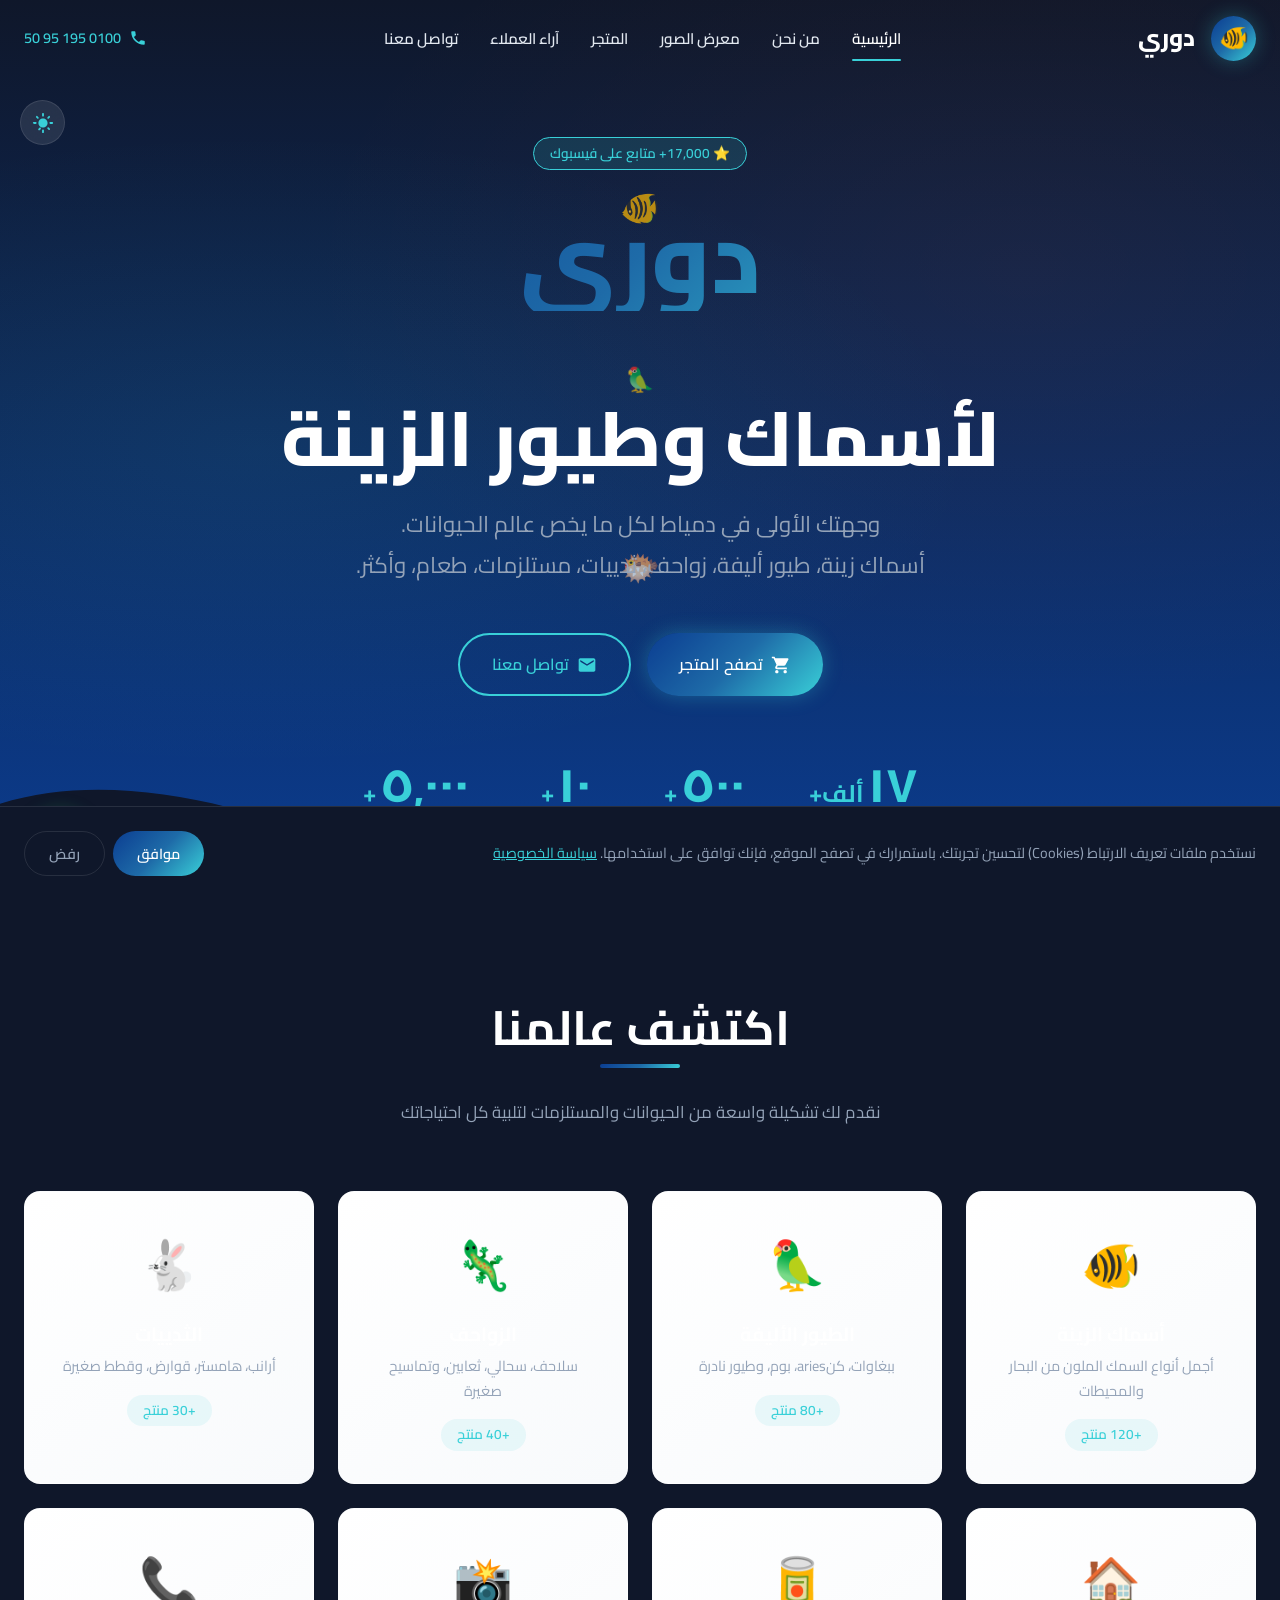
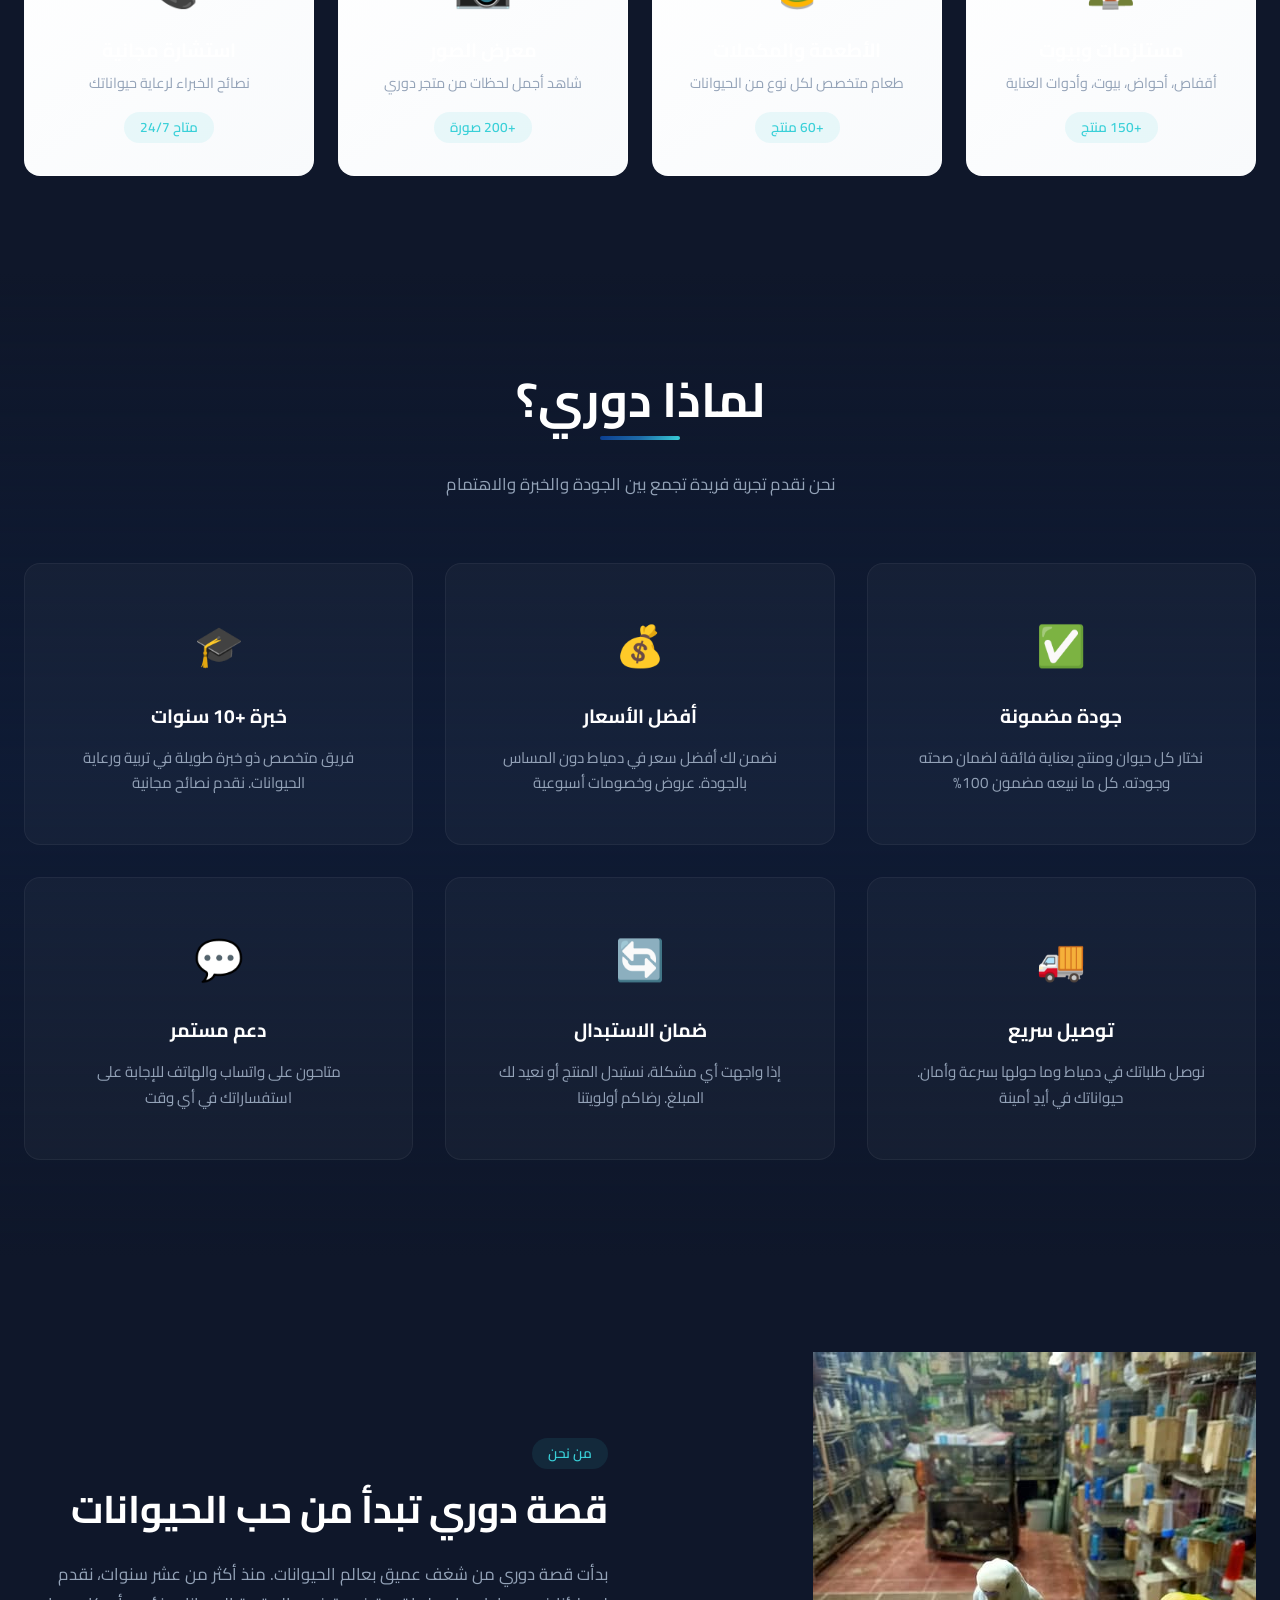
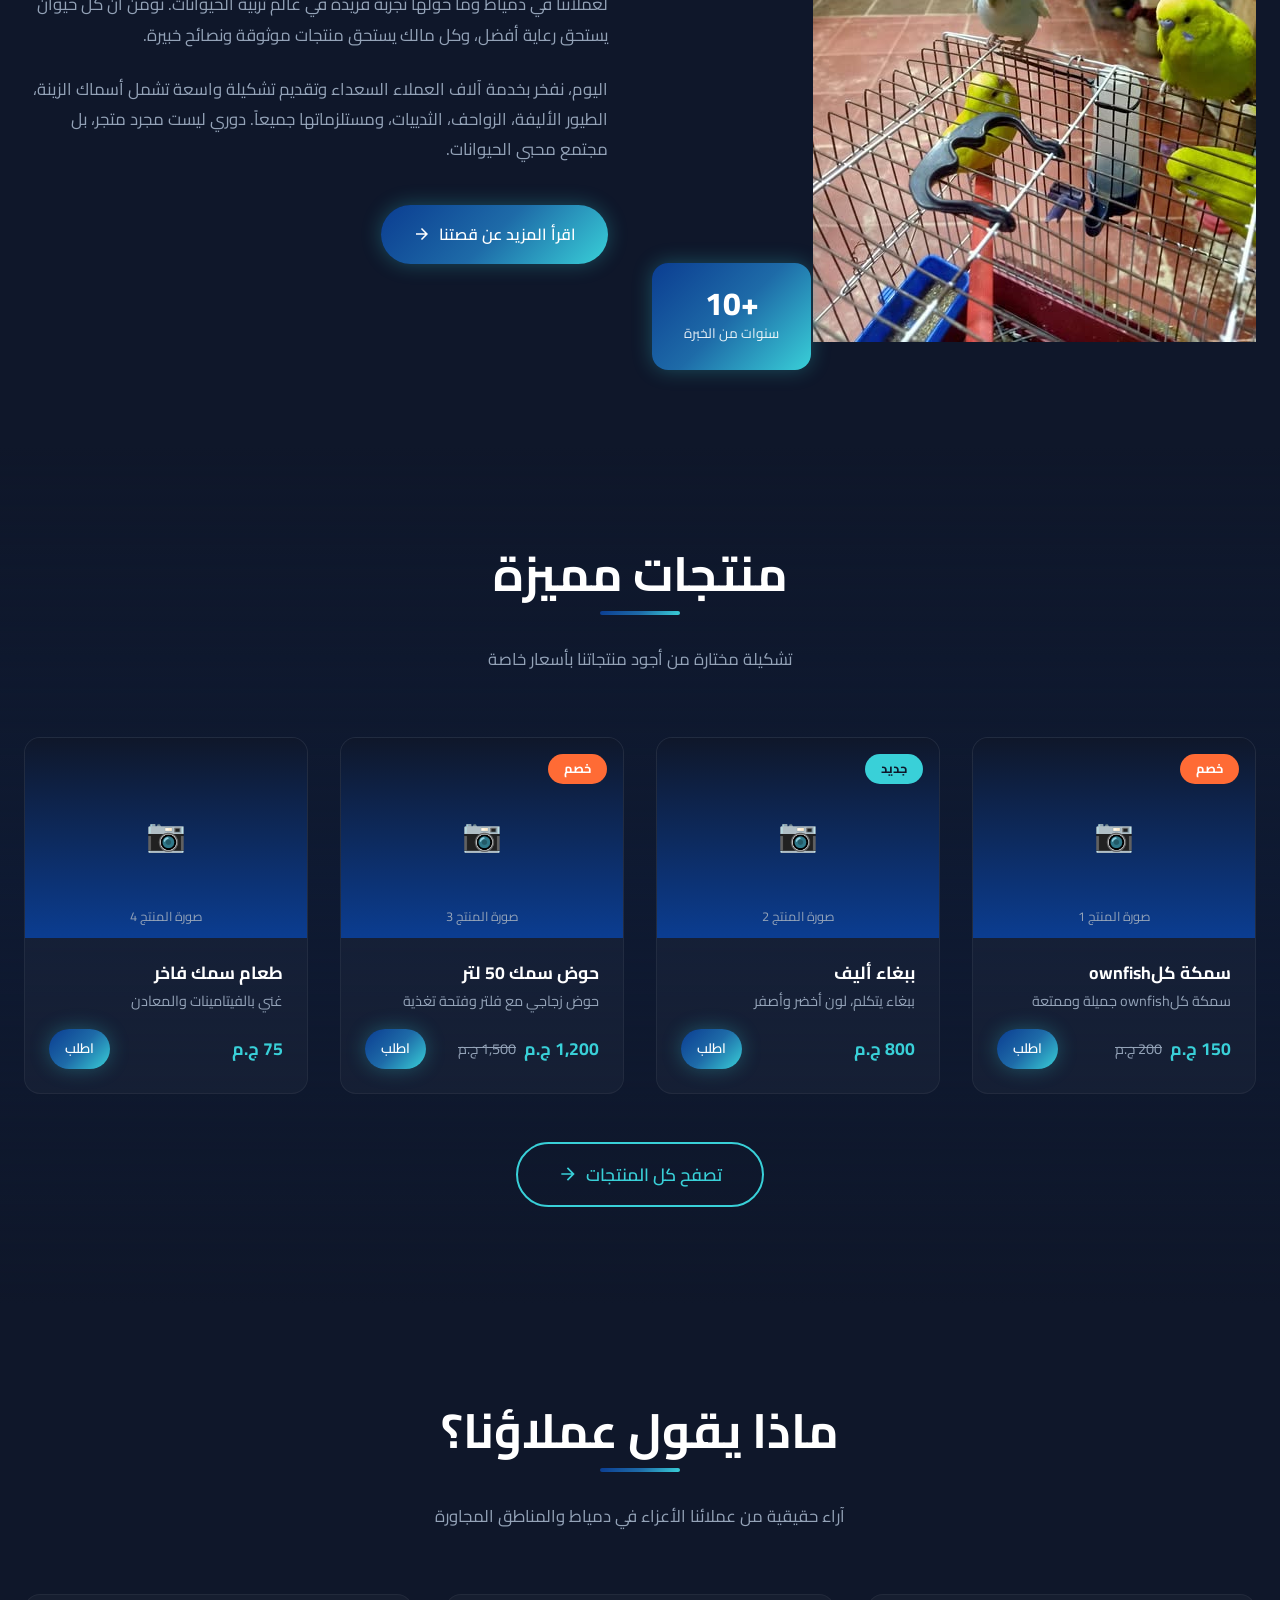
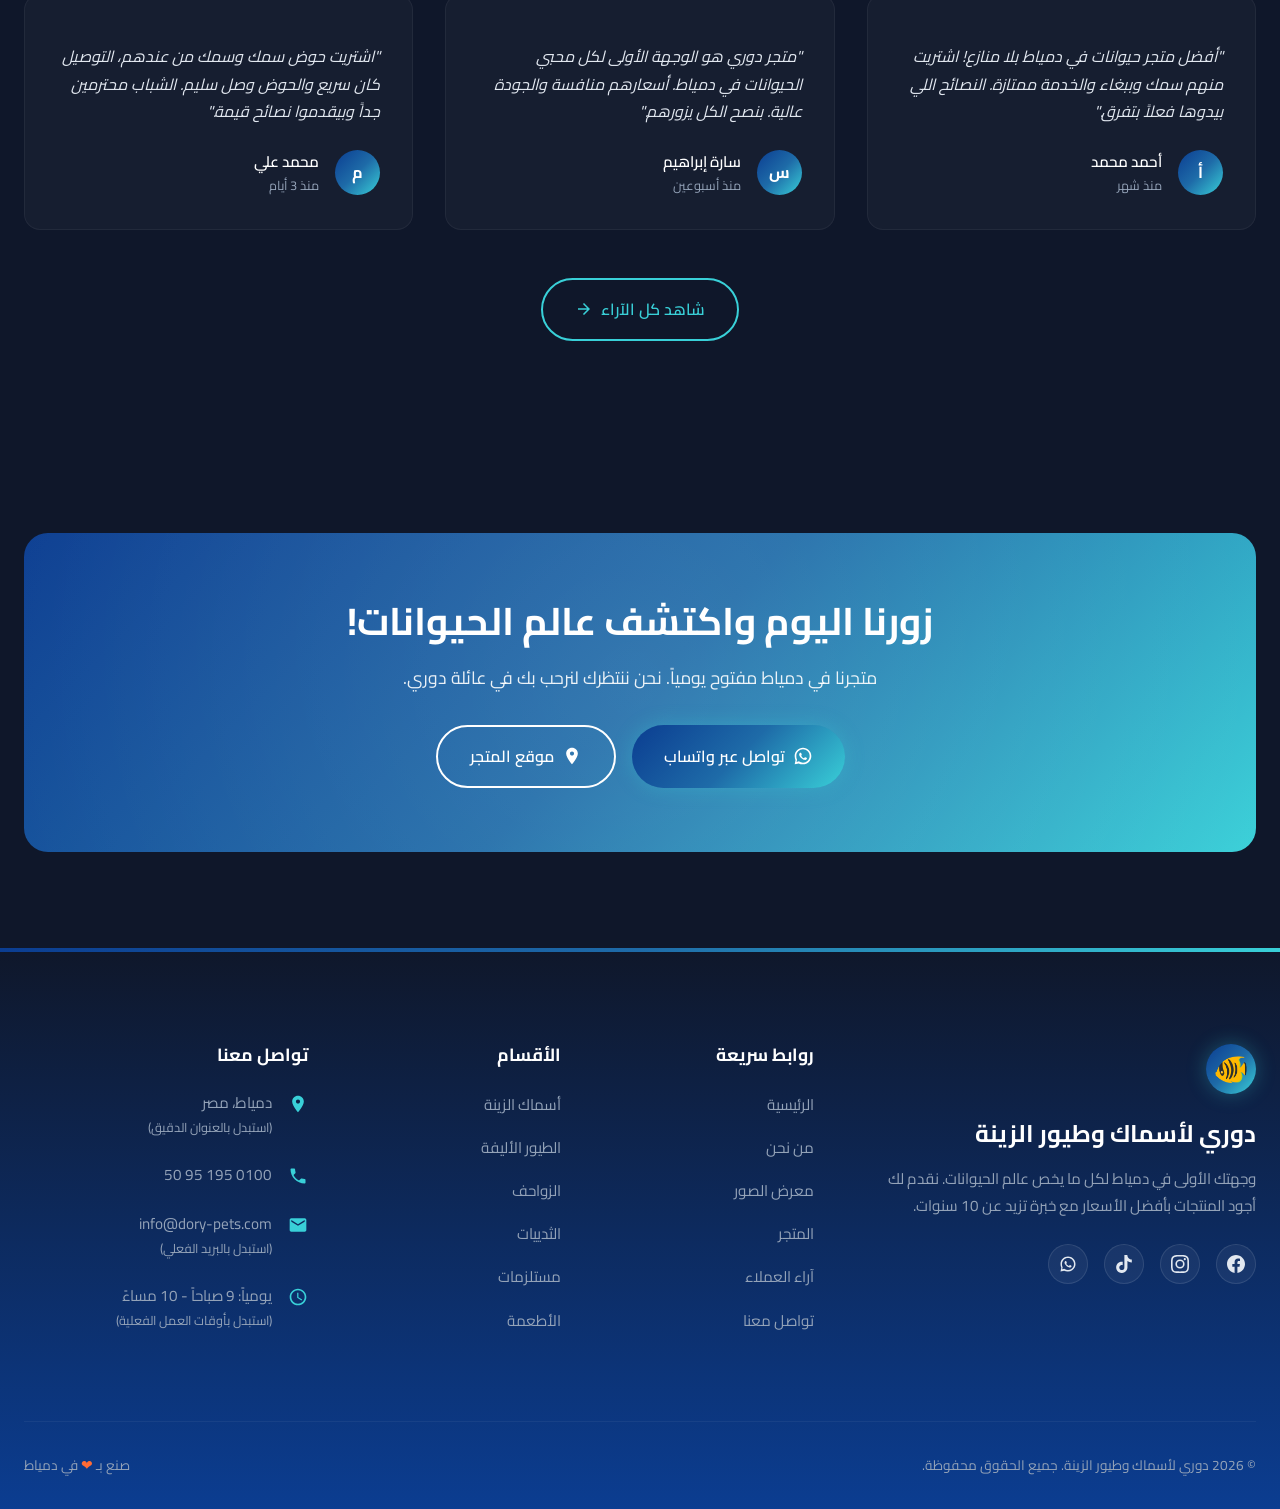
==== commit 18ecb415: "updated images" ====
--- a/index.html
+++ b/index.html
@@ -8,17 +8,17 @@
   
   <meta property="og:title" content="دوري لأسماك وطيور الزينة | متجر الحيوانات الأفضل في دمياط">
   <meta property="og:description" content="وجهتك الأولى في دمياط لكل ما يخص عالم الحيوانات. أسماك زينة، طيور، زواحف، ثدييات، ومستلزمات.">
-  <meta property="og:url" content="https://dory-pets.com/">
+  <meta property="og:url" content="https://huna-studio.github.io/dory-pet-store/">
   <meta property="og:type" content="website">
   <meta property="og:locale" content="ar_AR">
-  <meta property="og:image" content="https://dory-pets.com/assets/images/og-image.jpg">
+  <meta property="og:image" content="https://huna-studio.github.io/dory-pet-store/assets/images/og-image.png">
   <meta property="og:image:width" content="1200">
   <meta property="og:image:height" content="630">
   <meta name="twitter:card" content="summary_large_image">
   <meta name="twitter:title" content="دوري لأسماك وطيور الزينة | متجر الحيوانات الأفضل في دمياط">
   <meta name="twitter:description" content="وجهتك الأولى في دمياط لكل ما يخص عالم الحيوانات. أسماك زينة، طيور، زواحف، ثدييات، ومستلزمات.">
-  <meta name="twitter:image" content="https://dory-pets.com/assets/images/og-image.jpg">
-  <link rel="canonical" href="https://dory-pets.com/">
+  <meta name="twitter:image" content="https://huna-studio.github.io/dory-pet-store/assets/images/og-image.jpg">
+  <link rel="canonical" href="https://huna-studio.github.io/dory-pet-store/">
   <meta name="keywords" content="أسماك زينة, طيور, حيوانات, دمياط, دوري, متجر حيوانات, ببغاء, سمك, زواحف">
   
   <!-- Open Graph -->
@@ -47,7 +47,7 @@
     "@type": "PetStore",
     "name": "دوري لأسماك وطيور الزينة",
     "description": "متجر متخصص في أسماك الزينة، الطيور، الزواحف، الثدييات، ومستلزمات الحيوانات في دمياط",
-    "url": "https://dory-pets.com",
+    "url": "https://huna-studio.github.io/dory-pet-store/",
     "telephone": "+201001959950",
     "address": {
       "@type": "PostalAddress",
@@ -56,16 +56,14 @@
     },
     "geo": {
       "@type": "GeoCoordinates",
-      "latitude": "31.4175",
-      "longitude": "31.8144"
+      "latitude": "31.42817453866641",
+      "longitude": "31.803842530195958"
     },
     "openingHours": "Mo-Su 09:00-22:00",
     "priceRange": "$$",
-    "image": "https://dory-pets.com/assets/images/store.jpg",
+    "image": "https://huna-studio.github.io/dory-pet-store/assets/images/store.png",
     "sameAs": [
-      "https://www.facebook.com/dory.pets",
-      "https://www.instagram.com/dory.pets",
-      "https://www.tiktok.com/@dory.pets"
+      "https://www.facebook.com/profile.php?id=100046407106643&locale=ar_AR",
     ]
   }
   </script>
@@ -300,11 +298,12 @@
     <div class="container">
       <div class="about-grid grid grid-2">
         <div class="about-image reveal reveal-left">
-          <div class="placeholder-img" style="min-height: 400px; border-radius: 24px;">
+          <!-- <div class="placeholder-img" style="min-height: 400px; border-radius: 24px;">
             <span style="position:absolute;bottom:15px;font-size:0.9rem;color:var(--mid-gray);">
               صورة المتجر من الخارج
             </span>
-          </div>
+          </div> -->
+          <img src="./assets/images/store.png" alt="">
           <div class="about-float-card">
             <span class="float-number">+10</span>
             <span class="float-text">سنوات من الخبرة</span>
